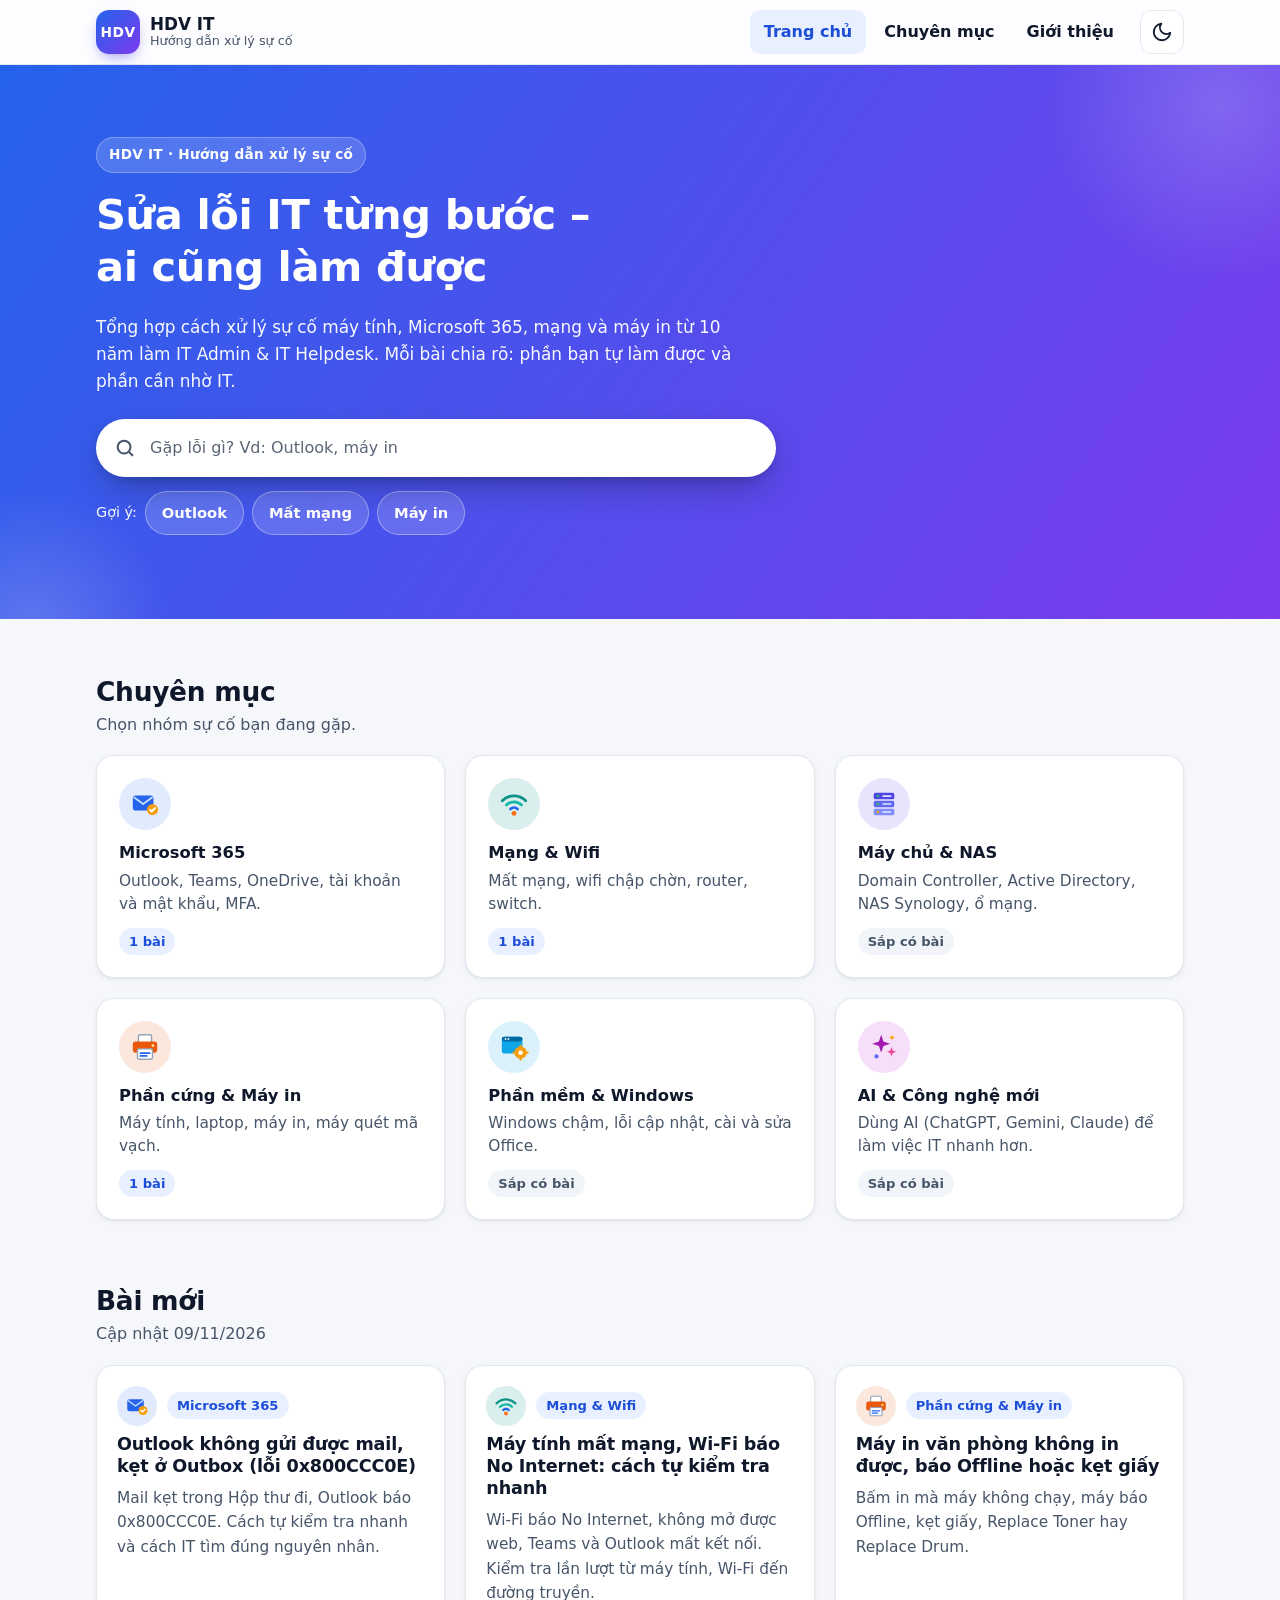
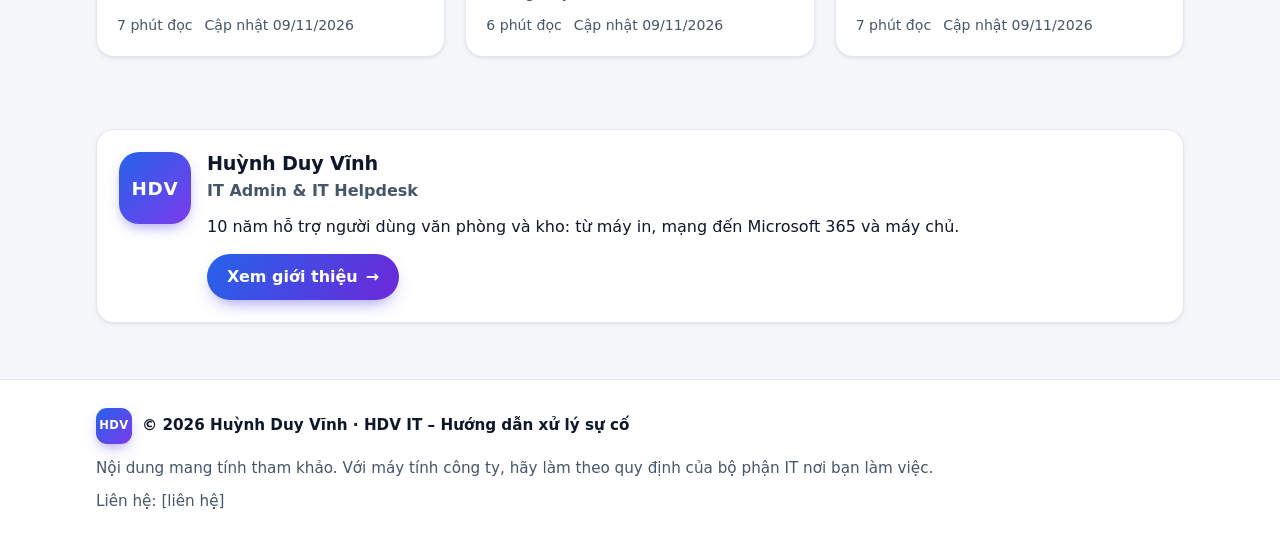
==== index.html @ 7d371afd "Website HDV IT - Huong dan xu ly su co (ban 2)" ====
<!doctype html>
<html lang="vi" class="no-js">
<head>
<meta charset="utf-8">
<meta name="viewport" content="width=device-width, initial-scale=1">
<title>HDV IT – Hướng dẫn xử lý sự cố</title>
<meta name="description" content="Sửa lỗi IT từng bước – ai cũng làm được. Cách xử lý sự cố máy tính, Microsoft 365, mạng và máy in, chia rõ phần bạn tự làm và phần cần nhờ IT.">
<script>(function(){var d=document.documentElement;d.classList.remove('no-js');try{var t=localStorage.getItem('hdv-theme');if(t==='dark'||t==='light')d.setAttribute('data-theme',t)}catch(e){}})();</script>
<link rel="canonical" href="https://vinhhd-reecons.github.io/">
<meta property="og:type" content="website">
<meta property="og:locale" content="vi_VN">
<meta property="og:site_name" content="HDV IT">
<meta property="og:title" content="HDV IT – Hướng dẫn xử lý sự cố">
<meta property="og:description" content="Sửa lỗi IT từng bước – ai cũng làm được. Cách xử lý sự cố máy tính, Microsoft 365, mạng và máy in, chia rõ phần bạn tự làm và phần cần nhờ IT.">
<meta property="og:url" content="https://vinhhd-reecons.github.io/">
<meta property="og:image" content="https://vinhhd-reecons.github.io/assets/og-cover.png">
<meta property="og:image:width" content="1200">
<meta property="og:image:height" content="630">
<meta property="og:image:alt" content="HDV IT – Hướng dẫn xử lý sự cố">
<meta name="twitter:card" content="summary_large_image">
<meta name="twitter:title" content="HDV IT – Hướng dẫn xử lý sự cố">
<meta name="twitter:description" content="Sửa lỗi IT từng bước – ai cũng làm được. Cách xử lý sự cố máy tính, Microsoft 365, mạng và máy in, chia rõ phần bạn tự làm và phần cần nhờ IT.">
<meta name="twitter:image" content="https://vinhhd-reecons.github.io/assets/og-cover.png">
<link rel="icon" href="assets/favicon.svg" type="image/svg+xml">
<link rel="stylesheet" href="assets/style.css">
<script src="assets/app.js" defer></script>
</head>
<body data-root="">
<a class="skip" href="#noi-dung">Bỏ qua, đến nội dung chính</a>

<header class="topbar">
  <div class="wrap bar">
    <a class="brand" href="index.html" aria-label="HDV IT – Trang chủ">
      <span class="logo" aria-hidden="true">HDV</span>
      <span class="brand-text"><strong>HDV IT</strong><small>Hướng dẫn xử lý sự cố</small></span>
    </a>
    <div class="bar-actions">
      <button class="icon-btn theme-btn" type="button" aria-label="Chế độ tối" title="Chế độ tối" aria-pressed="false">
        <svg class="i-moon" viewBox="0 0 24 24" fill="none" stroke="currentColor" stroke-width="2" stroke-linecap="round" stroke-linejoin="round" aria-hidden="true" focusable="false"><path d="M21 12.8A9 9 0 1 1 11.2 3a7 7 0 0 0 9.8 9.8z"/></svg>
        <svg class="i-sun" viewBox="0 0 24 24" fill="none" stroke="currentColor" stroke-width="2" stroke-linecap="round" aria-hidden="true" focusable="false"><circle cx="12" cy="12" r="4"/><path d="M12 2v2M12 20v2M4.9 4.9l1.4 1.4M17.7 17.7l1.4 1.4M2 12h2M20 12h2M4.9 19.1l1.4-1.4M17.7 6.3l1.4-1.4"/></svg>
      </button>
      <button class="icon-btn nav-toggle menu-btn" type="button" aria-expanded="false" aria-controls="menu"><span aria-hidden="true">☰</span> Menu</button>
    </div>
    <nav id="menu" class="nav" aria-label="Menu chính">
      <a href="index.html" aria-current="page">Trang chủ</a>
      <a href="index.html#chuyen-muc">Chuyên mục</a>
      <a href="gioi-thieu.html">Giới thiệu</a>
    </nav>
  </div>
</header>

<main id="noi-dung" tabindex="-1">
  <section class="hero" aria-labelledby="tieu-de-chinh">
    <div class="wrap">
      <span class="eyebrow">HDV IT · Hướng dẫn xử lý sự cố</span>
      <h1 id="tieu-de-chinh">Sửa lỗi IT từng bước – ai cũng làm được</h1>
      <p class="hero-lead">Tổng hợp cách xử lý sự cố máy tính, Microsoft 365, mạng và máy in từ 10 năm làm IT Admin &amp; IT Helpdesk. Mỗi bài chia rõ: phần bạn tự làm được và phần cần nhờ IT.</p>

      <form class="search" role="search" action="#">
        <label for="tim" class="visually-hidden">Tìm bài hướng dẫn</label>
        <div class="search-field">
          <svg viewBox="0 0 24 24" fill="none" stroke="currentColor" stroke-width="2.2" stroke-linecap="round" aria-hidden="true" focusable="false"><circle cx="11" cy="11" r="7"/><path d="m20 20-3.5-3.5"/></svg>
          <input id="tim" type="search" autocomplete="off" placeholder="Gặp lỗi gì? Vd: Outlook, máy in" aria-controls="ket-qua">
        </div>
        <div class="chips">
          <span>Gợi ý:</span>
          <button class="chip-btn" type="button" data-goi-y="Outlook">Outlook</button>
          <button class="chip-btn" type="button" data-goi-y="mất mạng">Mất mạng</button>
          <button class="chip-btn" type="button" data-goi-y="máy in">Máy in</button>
        </div>
        <p id="trang-thai-tim" class="visually-hidden" role="status" aria-atomic="true"></p>
        <div id="ket-qua" class="results" hidden></div>
      </form>
    </div>
  </section>

  <section class="section" id="chuyen-muc" aria-labelledby="h-chuyen-muc">
    <div class="wrap">
      <div class="section-head">
        <div>
          <h2 id="h-chuyen-muc">Chuyên mục</h2>
          <p>Chọn nhóm sự cố bạn đang gặp.</p>
        </div>
      </div>
      <div class="cat-grid">
        <a class="cat-card reveal" href="chuyen-muc/microsoft-365.html">
          <span class="ic t-m365" data-icon="microsoft-365" aria-hidden="true"></span>
          <span class="cat-name">Microsoft 365</span>
          <span class="cat-desc">Outlook, Teams, OneDrive, tài khoản và mật khẩu, MFA.</span>
          <span class="cat-count">1 bài</span>
        </a>
        <a class="cat-card reveal" href="chuyen-muc/mang-wifi.html">
          <span class="ic t-net" data-icon="mang-wifi" aria-hidden="true"></span>
          <span class="cat-name">Mạng &amp; Wifi</span>
          <span class="cat-desc">Mất mạng, wifi chập chờn, router, switch.</span>
          <span class="cat-count">1 bài</span>
        </a>
        <a class="cat-card reveal" href="chuyen-muc/may-chu-nas.html">
          <span class="ic t-nas" data-icon="may-chu-nas" aria-hidden="true"></span>
          <span class="cat-name">Máy chủ &amp; NAS</span>
          <span class="cat-desc">Domain Controller, Active Directory, NAS Synology, ổ mạng.</span>
          <span class="cat-count zero">Sắp có bài</span>
        </a>
        <a class="cat-card reveal" href="chuyen-muc/phan-cung-may-in.html">
          <span class="ic t-hw" data-icon="phan-cung-may-in" aria-hidden="true"></span>
          <span class="cat-name">Phần cứng &amp; Máy in</span>
          <span class="cat-desc">Máy tính, laptop, máy in, máy quét mã vạch.</span>
          <span class="cat-count">1 bài</span>
        </a>
        <a class="cat-card reveal" href="chuyen-muc/phan-mem-windows.html">
          <span class="ic t-win" data-icon="phan-mem-windows" aria-hidden="true"></span>
          <span class="cat-name">Phần mềm &amp; Windows</span>
          <span class="cat-desc">Windows chậm, lỗi cập nhật, cài và sửa Office.</span>
          <span class="cat-count zero">Sắp có bài</span>
        </a>
        <a class="cat-card reveal" href="chuyen-muc/ai-cong-nghe.html">
          <span class="ic t-ai" data-icon="ai-cong-nghe" aria-hidden="true"></span>
          <span class="cat-name">AI &amp; Công nghệ mới</span>
          <span class="cat-desc">Dùng AI (ChatGPT, Gemini, Claude) để làm việc IT nhanh hơn.</span>
          <span class="cat-count zero">Sắp có bài</span>
        </a>
      </div>
    </div>
  </section>

  <section class="section" aria-labelledby="h-bai-moi">
    <div class="wrap">
      <div class="section-head">
        <div>
          <h2 id="h-bai-moi">Bài mới</h2>
          <p>Cập nhật 09/11/2026</p>
        </div>
      </div>
      <div class="post-grid">
        <a class="post-card reveal" href="bai-viet/loi-outlook-0x800ccc0e.html">
          <span class="post-top"><span class="ic t-m365" data-icon="microsoft-365" aria-hidden="true"></span><span class="chip">Microsoft 365</span></span>
          <h3>Outlook không gửi được mail, kẹt ở Outbox (lỗi 0x800CCC0E)</h3>
          <p>Mail kẹt trong Hộp thư đi, Outlook báo 0x800CCC0E. Cách tự kiểm tra nhanh và cách IT tìm đúng nguyên nhân.</p>
          <span class="post-meta"><span>7 phút đọc</span><span>Cập nhật 09/11/2026</span></span>
        </a>
        <a class="post-card reveal" href="bai-viet/mat-mang-khong-vao-internet.html">
          <span class="post-top"><span class="ic t-net" data-icon="mang-wifi" aria-hidden="true"></span><span class="chip">Mạng &amp; Wifi</span></span>
          <h3>Máy tính mất mạng, Wi-Fi báo No Internet: cách tự kiểm tra nhanh</h3>
          <p>Wi-Fi báo No Internet, không mở được web, Teams và Outlook mất kết nối. Kiểm tra lần lượt từ máy tính, Wi-Fi đến đường truyền.</p>
          <span class="post-meta"><span>6 phút đọc</span><span>Cập nhật 09/11/2026</span></span>
        </a>
        <a class="post-card reveal" href="bai-viet/may-in-van-phong-khong-in.html">
          <span class="post-top"><span class="ic t-hw" data-icon="phan-cung-may-in" aria-hidden="true"></span><span class="chip">Phần cứng &amp; Máy in</span></span>
          <h3>Máy in văn phòng không in được, báo Offline hoặc kẹt giấy</h3>
          <p>Bấm in mà máy không chạy, máy báo Offline, kẹt giấy, Replace Toner hay Replace Drum.</p>
          <span class="post-meta"><span>7 phút đọc</span><span>Cập nhật 09/11/2026</span></span>
        </a>
      </div>
    </div>
  </section>

  <section class="section" aria-labelledby="h-tac-gia">
    <div class="wrap">
      <h2 id="h-tac-gia" class="visually-hidden">Về tác giả</h2>
      <div class="card author reveal">
        <span class="logo xl" aria-hidden="true">HDV</span>
        <div>
          <h3>Huỳnh Duy Vĩnh</h3>
          <p class="role">IT Admin &amp; IT Helpdesk</p>
          <p>10 năm hỗ trợ người dùng văn phòng và kho: từ máy in, mạng đến Microsoft 365 và máy chủ.</p>
          <a class="btn" href="gioi-thieu.html">Xem giới thiệu <span aria-hidden="true">→</span></a>
        </div>
      </div>
    </div>
  </section>
</main>

<footer class="footer">
  <div class="wrap">
    <div class="brand-line"><span class="logo" aria-hidden="true">HDV</span><strong>© 2026 Huỳnh Duy Vĩnh · HDV IT – Hướng dẫn xử lý sự cố</strong></div>
    <p>Nội dung mang tính tham khảo. Với máy tính công ty, hãy làm theo quy định của bộ phận IT nơi bạn làm việc.</p>
    <p>Liên hệ: [liên hệ]</p>
  </div>
</footer>
</body>
</html>
---- assets/style.css ----
/* HDV IT – Hướng dẫn xử lý sự cố · Bản 2 (hiện đại)
   Điện thoại trước; chế độ sáng/tối bằng biến CSS. */

/* ---------- Biến màu: chế độ sáng ---------- */
:root {
  color-scheme: light;
  --bg: #f5f7fb;
  --surface: #ffffff;
  --surface-2: #f1f5f9;
  --text: #0f172a;
  --muted: #475569;
  --border: #e2e8f0;
  --primary: #2563eb;
  --primary-strong: #1d4ed8;
  --primary-soft: #e8f0ff;
  --link: #1d4ed8;
  --header-bg: rgba(255, 255, 255, .78);
  --header-solid: #ffffff;
  --shadow-sm: 0 1px 2px rgba(15, 23, 42, .05), 0 2px 6px rgba(15, 23, 42, .05);
  --shadow: 0 2px 4px -1px rgba(15, 23, 42, .05), 0 12px 28px -8px rgba(15, 23, 42, .14);
  --shadow-lg: 0 6px 12px -4px rgba(15, 23, 42, .08), 0 24px 48px -14px rgba(15, 23, 42, .24);
  --hero-from: #2563eb;
  --hero-to: #7c3aed;
  --self-bg: #effcf4;
  --self-border: #a7e3bd;
  --self-ink: #14532d;
  --self-badge: #15803d;
  --self-badge-ink: #ffffff;
  --it-bg: #f0f4fc;
  --it-border: #c9d6f0;
  --it-ink: #1e3a8a;
  --it-badge: #1e40af;
  --it-badge-ink: #ffffff;
  --warn-bg: #fff4f4;
  --warn-border: #f8c4c4;
  --warn-ink: #991b1b;
  --done-bg: #f4f1ff;
  --done-border: #d6ccfb;
  --done-ink: #4c1d95;
  --pill-amber-bg: #fef3c7;
  --pill-amber-ink: #7c2d12;
  --pill-blue-bg: #dbeafe;
  --pill-blue-ink: #1e3a8a;
  --code-bg: #0f172a;
  --code-ink: #e2e8f0;
  --code-border: #0f172a;
  --inline-code-bg: #eef2f7;
  --focus: #7c3aed;
  --radius: 18px;
  --radius-sm: 12px;
  --font: system-ui, "Segoe UI", Roboto, Arial, sans-serif;
  --mono: Consolas, "Cascadia Mono", monospace;
}

/* ---------- Biến màu: chế độ tối (chọn tay) ---------- */
:root[data-theme="dark"] {
  color-scheme: dark;
  --bg: #0b1120;
  --surface: #131c2f;
  --surface-2: #1a2540;
  --text: #e6eaf2;
  --muted: #a7b3c6;
  --border: #26344f;
  --primary: #7aa7ff;
  --primary-strong: #9dbdff;
  --primary-soft: #1b2a4a;
  --link: #93b6ff;
  --header-bg: rgba(11, 17, 32, .74);
  --header-solid: #0b1120;
  --shadow-sm: 0 1px 2px rgba(0, 0, 0, .4);
  --shadow: 0 2px 4px rgba(0, 0, 0, .3), 0 12px 28px -8px rgba(0, 0, 0, .55);
  --shadow-lg: 0 6px 12px rgba(0, 0, 0, .35), 0 24px 48px -14px rgba(0, 0, 0, .7);
  --hero-from: #1e40af;
  --hero-to: #5b21b6;
  --self-bg: #0f2a1d;
  --self-border: #1f6a43;
  --self-ink: #a7f3c4;
  --self-badge: #4ade80;
  --self-badge-ink: #052e16;
  --it-bg: #14213b;
  --it-border: #2c4475;
  --it-ink: #bcd0ff;
  --it-badge: #93b4ff;
  --it-badge-ink: #0b1a3a;
  --warn-bg: #2a1417;
  --warn-border: #6b2a30;
  --warn-ink: #fecaca;
  --done-bg: #1f1a3a;
  --done-border: #463a85;
  --done-ink: #ddd6fe;
  --pill-amber-bg: #3a2a0c;
  --pill-amber-ink: #fde68a;
  --pill-blue-bg: #1b2a4a;
  --pill-blue-ink: #bfdbfe;
  --code-bg: #0f172a;
  --code-ink: #e2e8f0;
  --code-border: #334155;
  --inline-code-bg: #1e293b;
  --focus: #c4b5fd;
}

/* ---------- Chế độ tối theo hệ thống (khi chưa chọn tay) ---------- */
@media (prefers-color-scheme: dark) {
  :root:not([data-theme="light"]) {
    color-scheme: dark;
    --bg: #0b1120;
    --surface: #131c2f;
    --surface-2: #1a2540;
    --text: #e6eaf2;
    --muted: #a7b3c6;
    --border: #26344f;
    --primary: #7aa7ff;
    --primary-strong: #9dbdff;
    --primary-soft: #1b2a4a;
    --link: #93b6ff;
    --header-bg: rgba(11, 17, 32, .74);
    --header-solid: #0b1120;
    --shadow-sm: 0 1px 2px rgba(0, 0, 0, .4);
    --shadow: 0 2px 4px rgba(0, 0, 0, .3), 0 12px 28px -8px rgba(0, 0, 0, .55);
    --shadow-lg: 0 6px 12px rgba(0, 0, 0, .35), 0 24px 48px -14px rgba(0, 0, 0, .7);
    --hero-from: #1e40af;
    --hero-to: #5b21b6;
    --self-bg: #0f2a1d;
    --self-border: #1f6a43;
    --self-ink: #a7f3c4;
    --self-badge: #4ade80;
    --self-badge-ink: #052e16;
    --it-bg: #14213b;
    --it-border: #2c4475;
    --it-ink: #bcd0ff;
    --it-badge: #93b4ff;
    --it-badge-ink: #0b1a3a;
    --warn-bg: #2a1417;
    --warn-border: #6b2a30;
    --warn-ink: #fecaca;
    --done-bg: #1f1a3a;
    --done-border: #463a85;
    --done-ink: #ddd6fe;
    --pill-amber-bg: #3a2a0c;
    --pill-amber-ink: #fde68a;
    --pill-blue-bg: #1b2a4a;
    --pill-blue-ink: #bfdbfe;
    --code-bg: #0f172a;
    --code-ink: #e2e8f0;
    --code-border: #334155;
    --inline-code-bg: #1e293b;
    --focus: #c4b5fd;
  }
}

/* ---------- Nền tảng ---------- */
*, *::before, *::after { box-sizing: border-box; }
html { -webkit-text-size-adjust: 100%; scroll-behavior: smooth; scroll-padding-top: 80px; }
body {
  margin: 0;
  font-family: var(--font);
  font-size: 1rem;
  line-height: 1.6;
  color: var(--text);
  background: var(--bg);
  overflow-wrap: break-word;
  transition: background-color .25s ease, color .25s ease;
}
img, svg { max-width: 100%; }
h1, h2, h3 { line-height: 1.25; margin: 0 0 .5em; letter-spacing: -.01em; }
h1 { font-size: clamp(1.7rem, 6vw, 2.6rem); font-weight: 800; }
h2 { font-size: clamp(1.3rem, 4.4vw, 1.65rem); font-weight: 750; }
h3 { font-size: 1.1rem; font-weight: 700; }
p { margin: 0 0 1em; }
a { color: var(--link); text-underline-offset: 3px; }
a:hover { color: var(--primary-strong); }
ul, ol { padding-left: 1.3em; margin: 0 0 1em; }
li { margin-bottom: .35em; }
strong { font-weight: 700; }
code {
  font-family: var(--mono);
  font-size: .92em;
  background: var(--inline-code-bg);
  padding: .1em .4em;
  border-radius: 6px;
  overflow-wrap: anywhere;
}
:focus-visible {
  outline: 3px solid var(--focus);
  outline-offset: 3px;
  border-radius: 8px;
}
[hidden] { display: none !important; }
/* Đích của neo không bị thanh menu dính che (C11) */
[id] { scroll-margin-top: 84px; }
main:focus { outline: none; }

.wrap { width: 100%; max-width: 1120px; margin: 0 auto; padding: 0 16px; }
.narrow { max-width: 792px; } /* 760 px nội dung + lề */
.muted { color: var(--muted); }
.visually-hidden {
  position: absolute !important; width: 1px; height: 1px; overflow: hidden;
  clip: rect(0 0 0 0); white-space: nowrap; border: 0; padding: 0; margin: -1px;
}

.skip {
  position: absolute; left: 12px; top: -60px; z-index: 100;
  background: var(--primary); color: #fff; padding: 10px 16px; border-radius: 10px;
  font-weight: 700; text-decoration: none;
}
.skip:focus { top: 12px; color: #fff; }

/* ---------- Thanh menu dính đầu trang ---------- */
.topbar {
  position: sticky; top: 0; z-index: 50;
  background: var(--header-solid);
  border-bottom: 1px solid var(--border);
}
@supports ((-webkit-backdrop-filter: blur(1px)) or (backdrop-filter: blur(1px))) {
  .topbar {
    background: var(--header-bg);
    -webkit-backdrop-filter: saturate(180%) blur(14px);
    backdrop-filter: saturate(180%) blur(14px);
  }
}
.bar { position: relative; display: flex; align-items: center; gap: 12px; min-height: 64px; }
.brand {
  display: inline-flex; align-items: center; gap: 10px; text-decoration: none; color: var(--text);
  min-height: 44px; margin-right: auto;
}
.brand:hover { color: var(--text); }
.logo {
  display: inline-grid; place-items: center;
  width: 44px; height: 44px; border-radius: 13px;
  background: linear-gradient(135deg, #2563eb, #7c3aed);
  color: #fff; font-weight: 800; font-size: .86rem; letter-spacing: .04em;
  box-shadow: 0 6px 14px -4px rgba(79, 70, 229, .55);
}
.brand-text { display: flex; flex-direction: column; line-height: 1.15; }
.brand-text strong { font-size: 1.05rem; }
.brand-text small { font-size: .8rem; color: var(--muted); }

.bar-actions { display: flex; align-items: center; gap: 6px; order: 3; }
.icon-btn {
  display: inline-grid; place-items: center;
  width: 44px; height: 44px; border-radius: 12px;
  border: 1px solid var(--border); background: var(--surface); color: var(--text);
  font: inherit; font-size: 1.25rem; cursor: pointer;
  transition: background-color .2s ease, transform .2s ease;
}
.icon-btn:hover { background: var(--surface-2); }
/* Nút "☰ Menu" có chữ (G8) */
.menu-btn {
  display: inline-flex; align-items: center; gap: 6px;
  width: auto; min-width: 44px; padding: 0 14px;
  font-size: 1rem; font-weight: 700;
}
.menu-btn span { font-size: 1.15rem; line-height: 1; width: 1.1em; text-align: center; }
/* Màn rất hẹp (320–374 px): bỏ dòng phụ của logo để không tràn ngang */
@media (max-width: 374px) {
  .brand-text small { display: none; }
  .bar { gap: 8px; }
  .brand { gap: 8px; }
  .menu-btn { padding: 0 10px; }
}
.icon-btn svg { width: 22px; height: 22px; }
.theme-btn .i-sun { display: none; }
:root[data-theme="dark"] .theme-btn .i-sun { display: block; }
:root[data-theme="dark"] .theme-btn .i-moon { display: none; }
@media (prefers-color-scheme: dark) {
  :root:not([data-theme="light"]) .theme-btn .i-sun { display: block; }
  :root:not([data-theme="light"]) .theme-btn .i-moon { display: none; }
}

.nav {
  display: none;
  position: absolute; left: 0; right: 0; top: 100%;
  margin: 0 12px; padding: 8px;
  background: var(--surface); border: 1px solid var(--border);
  border-radius: 16px; box-shadow: var(--shadow-lg);
}
.nav.open { display: block; }
.nav a {
  display: flex; align-items: center; min-height: 48px; padding: 0 14px;
  border-radius: 10px; text-decoration: none; color: var(--text); font-weight: 600;
}
.nav a:hover { background: var(--surface-2); color: var(--text); }
.nav a[aria-current="page"] { background: var(--primary-soft); color: var(--link); }
.no-js .nav { display: block; position: static; margin: 0; box-shadow: none; border: 0; background: none; }

@media (min-width: 760px) {
  .nav-toggle { display: none; }
  .nav {
    display: flex !important; gap: 4px; position: static; order: 2;
    margin: 0; padding: 0; background: none; border: 0; box-shadow: none;
  }
  .nav a { min-height: 44px; }
}

/* ---------- Phần mở đầu (hero) ---------- */
.hero {
  position: relative; overflow: hidden;
  color: #fff;
  background: linear-gradient(125deg, var(--hero-from) 0%, var(--hero-to) 100%);
  padding: 44px 0 56px;
}
.hero::before, .hero::after {
  content: ""; position: absolute; border-radius: 50%; pointer-events: none;
  background: radial-gradient(circle, rgba(255, 255, 255, .18), rgba(255, 255, 255, 0) 70%);
}
.hero::before { width: 360px; height: 360px; right: -120px; top: -140px; }
.hero::after { width: 280px; height: 280px; left: -110px; bottom: -150px; }
.hero .wrap { position: relative; }
.hero h1 { color: #fff; max-width: 18ch; }
.hero-lead { font-size: 1.06rem; max-width: 60ch; color: #fff; opacity: .96; }
.eyebrow {
  display: inline-flex; align-items: center; gap: 8px;
  font-size: .85rem; font-weight: 700; letter-spacing: .02em;
  background: rgba(255, 255, 255, .16); border: 1px solid rgba(255, 255, 255, .28);
  padding: 6px 12px; border-radius: 999px; margin-bottom: 16px;
}

.search { position: relative; max-width: 680px; margin-top: 24px; }
.search label { display: block; font-weight: 700; margin-bottom: 8px; }
.search-field { position: relative; }
.search-field svg {
  position: absolute; left: 18px; top: 50%; transform: translateY(-50%);
  width: 22px; height: 22px; color: #475569; pointer-events: none;
}
.search input {
  width: 100%; min-height: 58px;
  padding: 14px 20px 14px 52px;
  font: inherit; font-size: 1rem; color: #0f172a;
  background: #fff; border: 2px solid transparent; border-radius: 999px;
  box-shadow: 0 14px 34px -10px rgba(15, 23, 42, .45), 0 2px 6px rgba(15, 23, 42, .12);
  transition: box-shadow .2s ease, border-color .2s ease;
}
.search input::placeholder { color: #5b6678; }
.search input:focus { outline: none; border-color: #c4b5fd; box-shadow: 0 0 0 4px rgba(255, 255, 255, .35), 0 14px 34px -10px rgba(15, 23, 42, .45); }
.chips { display: flex; flex-wrap: wrap; gap: 8px; margin-top: 14px; align-items: center; }
.chips span { font-size: .9rem; opacity: .95; }
.chip-btn {
  min-height: 44px; padding: 0 16px; border-radius: 999px; cursor: pointer;
  font: inherit; font-size: .92rem; font-weight: 600; color: #fff;
  background: rgba(255, 255, 255, .16); border: 1px solid rgba(255, 255, 255, .35);
  transition: background-color .2s ease;
}
.chip-btn:hover { background: rgba(255, 255, 255, .28); }
.chip-btn:focus-visible { outline-color: #fff; }

.results {
  margin-top: 14px; background: var(--surface); color: var(--text);
  border-radius: 18px; box-shadow: var(--shadow-lg); padding: 8px; max-width: 680px;
}
.results[hidden] { display: none; }
.results p { margin: 10px 12px; color: var(--muted); }
.results ul { list-style: none; margin: 0; padding: 0; }
.results li { margin: 0; }
.results a {
  display: block; padding: 12px 14px; border-radius: 12px; text-decoration: none; color: var(--text);
}
.results a:hover, .results a:focus-visible { background: var(--surface-2); }
.results .r-title { display: block; font-weight: 700; color: var(--link); }
.results .r-desc { display: block; font-size: .92rem; color: var(--muted); }

/* ---------- Khối trang ---------- */
.section { padding: 40px 0 8px; }
.section-head { display: flex; align-items: flex-end; justify-content: space-between; gap: 12px; margin-bottom: 18px; flex-wrap: wrap; }
.section-head h2 { margin: 0; }
.section-head p { margin: 4px 0 0; color: var(--muted); }

.card {
  background: var(--surface);
  border: 1px solid var(--border);
  border-radius: var(--radius);
  box-shadow: var(--shadow-sm);
}

/* Lưới chuyên mục: 2 cột điện thoại, 3 cột máy tính */
.cat-grid { display: grid; grid-template-columns: repeat(2, minmax(0, 1fr)); gap: 12px; }
@media (min-width: 900px) { .cat-grid { grid-template-columns: repeat(3, minmax(0, 1fr)); gap: 20px; } }
.cat-card {
  display: flex; flex-direction: column; gap: 6px;
  padding: 16px; min-height: 100%;
  text-decoration: none; color: var(--text);
  background: var(--surface); border: 1px solid var(--border);
  border-radius: var(--radius); box-shadow: var(--shadow-sm);
  transition: transform .25s ease, box-shadow .25s ease, border-color .25s ease;
}
.cat-card:hover { color: var(--text); transform: translateY(-4px); box-shadow: var(--shadow-lg); border-color: transparent; }
.cat-card[aria-current="page"] { border: 2px solid var(--primary); }
.cat-name { font-weight: 750; font-size: 1.02rem; line-height: 1.3; margin-top: 6px; }
.cat-desc { font-size: .92rem; color: var(--muted); line-height: 1.5; flex: 1; }
.cat-count {
  align-self: flex-start; margin-top: 6px;
  font-size: .82rem; font-weight: 700; padding: 3px 10px; border-radius: 999px;
  background: var(--primary-soft); color: var(--link);
}
.cat-count.zero { background: var(--surface-2); color: var(--muted); }
@media (min-width: 900px) { .cat-card { padding: 22px; } .cat-desc { font-size: .96rem; } }

/* Ô tròn biểu tượng */
.ic {
  display: inline-grid; place-items: center; flex: none;
  width: 52px; height: 52px; border-radius: 50%;
  background: var(--tint, rgba(37, 99, 235, .12));
}
.ic svg { width: 30px; height: 30px; }
.ic.big { width: 72px; height: 72px; }
.ic.big svg { width: 42px; height: 42px; }
.t-m365 { --tint: rgba(37, 99, 235, .13); }
.t-net { --tint: rgba(13, 148, 136, .15); }
.t-nas { --tint: rgba(79, 70, 229, .14); }
.t-hw { --tint: rgba(234, 88, 12, .14); }
.t-win { --tint: rgba(14, 165, 233, .15); }
.t-ai { --tint: rgba(192, 38, 211, .14); }

/* Thẻ bài viết */
.post-grid { display: grid; grid-template-columns: minmax(0, 1fr); gap: 14px; }
@media (min-width: 640px) { .post-grid { grid-template-columns: repeat(2, minmax(0, 1fr)); } }
@media (min-width: 900px) { .post-grid { grid-template-columns: repeat(3, minmax(0, 1fr)); gap: 20px; } }
.post-grid.one { grid-template-columns: minmax(0, 1fr); max-width: 760px; }
@media (min-width: 900px) { .post-grid.two { grid-template-columns: repeat(2, minmax(0, 1fr)); } }
.post-card {
  display: flex; flex-direction: column; gap: 8px;
  padding: 20px; text-decoration: none; color: var(--text);
  background: var(--surface); border: 1px solid var(--border);
  border-radius: var(--radius); box-shadow: var(--shadow-sm);
  transition: transform .25s ease, box-shadow .25s ease;
}
.post-card:hover { color: var(--text); transform: translateY(-4px); box-shadow: var(--shadow-lg); }
.post-card h3 { margin: 0; font-size: 1.1rem; color: var(--text); }
.post-card p { margin: 0; color: var(--muted); font-size: .96rem; flex: 1; }
.post-top { display: flex; align-items: center; gap: 10px; }
.post-top .ic { width: 40px; height: 40px; }
.post-top .ic svg { width: 24px; height: 24px; }
.chip {
  display: inline-block; font-size: .82rem; font-weight: 700;
  padding: 3px 10px; border-radius: 999px;
  background: var(--primary-soft); color: var(--link);
}
.post-meta { font-size: .88rem; color: var(--muted); display: flex; flex-wrap: wrap; gap: 4px 12px; }
.read-more { font-weight: 700; color: var(--link); font-size: .95rem; }

/* Về tác giả */
.author {
  display: grid; grid-template-columns: auto minmax(0, 1fr); gap: 16px; align-items: start;
  padding: 22px; margin: 8px 0 0;
}
.author .logo.xl { width: 72px; height: 72px; border-radius: 20px; font-size: 1.15rem; }
.author h3 { margin: 0; font-size: 1.2rem; }
.author .role { color: var(--muted); margin: 2px 0 10px; font-weight: 600; }
.author p:last-of-type { margin-bottom: 14px; }
.btn {
  display: inline-flex; align-items: center; justify-content: center; gap: 8px;
  min-height: 46px; padding: 0 20px; border-radius: 999px;
  font-weight: 700; text-decoration: none;
  background: linear-gradient(120deg, #2563eb, #6d28d9); color: #fff;
  box-shadow: 0 8px 18px -8px rgba(79, 70, 229, .7);
  transition: transform .2s ease, box-shadow .2s ease;
}
.btn:hover { color: #fff; transform: translateY(-2px); box-shadow: 0 12px 24px -8px rgba(79, 70, 229, .8); }
button.btn { font: inherit; font-weight: 700; border: 0; cursor: pointer; }
.btn svg { width: 18px; height: 18px; flex: none; }
.btn.ghost { background: var(--surface); color: var(--link); border: 1px solid var(--border); box-shadow: var(--shadow-sm); }
.btn.ghost:hover { color: var(--primary-strong); }

/* ---------- Trang con ---------- */
.page { padding: 20px 0 32px; }
.crumbs ol { list-style: none; display: flex; flex-wrap: wrap; gap: 2px 6px; margin: 0 0 18px; padding: 0; font-size: .92rem; color: var(--muted); }
.crumbs li { margin: 0; display: inline-flex; align-items: center; }
.crumbs li + li::before { content: "›"; margin-right: 6px; color: var(--muted); }
.crumbs a { display: inline-flex; align-items: center; min-height: 44px; color: var(--link); }
.crumbs [aria-current] { padding: 11px 0; color: var(--muted); }

.page-head {
  display: flex; gap: 16px; align-items: flex-start;
  padding: 22px; margin-bottom: 24px;
}
.page-head h1 { margin-bottom: 6px; }
.page-head p { margin: 0 0 6px; color: var(--muted); }

.empty {
  text-align: center; padding: 32px 20px; margin-bottom: 8px;
  border: 2px dashed var(--border); border-radius: var(--radius); background: var(--surface);
}
.empty svg { width: 64px; height: 64px; margin-bottom: 8px; }
.empty h2 { margin-bottom: 6px; }
.empty p { color: var(--muted); }
.empty .actions { display: flex; flex-wrap: wrap; gap: 10px; justify-content: center; }

/* ---------- Bài viết ---------- */
.article-head h1 { font-size: clamp(1.55rem, 5.6vw, 2.25rem); }
.tags { list-style: none; display: flex; flex-wrap: wrap; gap: 8px; padding: 0; margin: 14px 0 16px; }
.tags li {
  margin: 0; display: inline-flex; align-items: center; gap: 6px; min-height: 44px;
  font-size: .88rem; font-weight: 600; padding: 6px 12px; border-radius: 999px;
  background: var(--surface); border: 1px solid var(--border); color: var(--text);
}
.tags li.t-cat { background: var(--primary-soft); border-color: transparent; color: var(--link); }
.tags li.t-cat { padding: 0; }
.tags a { color: inherit; text-decoration: none; display: inline-flex; align-items: center; min-height: 44px; padding: 0 14px; border-radius: 999px; }

/* Nút neo "Đi tới: Bạn tự làm" + Chia sẻ (G2, G9) */
.article-actions { display: flex; flex-wrap: wrap; align-items: center; gap: 10px; margin: 0 0 22px; }
.article-actions .btn { min-height: 48px; }
.share-status { flex-basis: 100%; margin: 0; font-size: .95rem; font-weight: 600; color: var(--self-badge); overflow-wrap: anywhere; }
.share-status:empty { margin: 0; }
.tags a:hover { text-decoration: underline; }
.tags svg { width: 16px; height: 16px; flex: none; }

.article > section { margin-bottom: 22px; }
.article h2 { margin-top: 0; }
.plain { padding: 20px; }
.plain ul { margin-bottom: 0; }
.summary {
  padding: 20px 20px 4px; border-left: 5px solid var(--primary);
  background: linear-gradient(135deg, var(--primary-soft), var(--surface) 70%);
}
.summary h2 { font-size: 1.15rem; color: var(--link); }

/* Bạn tự làm / Dành cho IT */
.box { border-radius: var(--radius); padding: 20px 18px 8px; border: 1.5px solid; }
.box.self { background: var(--self-bg); border-color: var(--self-border); }
.box.it { background: var(--it-bg); border-color: var(--it-border); }
.badge-h {
  display: inline-flex; align-items: center; gap: 8px;
  font-size: 1.08rem; font-weight: 800; letter-spacing: .01em;
  padding: 8px 16px 8px 12px; border-radius: 999px; margin-bottom: 14px;
}
.badge-h svg { width: 20px; height: 20px; flex: none; }
.self .badge-h { background: var(--self-badge); color: var(--self-badge-ink); }
.it .badge-h { background: var(--it-badge); color: var(--it-badge-ink); }
.box-note { font-size: .98rem; }
.self .box-note { color: var(--self-ink); }
.it .box-note { color: var(--it-ink); }
.it-dont { margin-top: 4px; }

/* "Dành cho IT" thu gọn mặc định (G1) */
.box.it { padding-bottom: 16px; }
.it-details > summary {
  display: flex; flex-wrap: wrap; align-items: center; gap: 6px 10px;
  min-height: 44px; cursor: pointer; list-style: none; border-radius: 14px;
}
.it-details > summary::-webkit-details-marker { display: none; }
.it-details > summary .badge-h { margin: 0; font-size: 1.02rem; }
.sum-hint {
  display: inline-flex; align-items: center; gap: 6px;
  font-weight: 700; font-size: .95rem; color: var(--it-ink); padding-left: 6px;
}
.sum-hint::after {
  content: ""; width: 9px; height: 9px; margin-left: 2px;
  border-right: 2.5px solid currentColor; border-bottom: 2.5px solid currentColor;
  transform: rotate(45deg) translateY(-2px); transition: transform .2s ease;
}
.it-details[open] .sum-hint::after { transform: rotate(-135deg) translateY(-2px); }
.it-details .h-mo { display: none; }
.it-details[open] .h-mo { display: inline; }
.it-details[open] .h-dong { display: none; }
.it-details > summary:hover .sum-hint { text-decoration: underline; }
.it-details[open] > summary { margin-bottom: 14px; }

/* Nút lên đầu trang (G9) */
.to-top {
  position: fixed; z-index: 45;
  right: 16px; bottom: calc(16px + env(safe-area-inset-bottom, 0px));
  display: inline-flex; align-items: center; gap: 6px;
  min-height: 48px; min-width: 48px; padding: 0 16px 0 14px;
  border-radius: 999px; border: 1px solid var(--border);
  background: var(--surface); color: var(--text);
  font: inherit; font-size: .95rem; font-weight: 700; cursor: pointer;
  box-shadow: var(--shadow-lg);
}
.to-top svg { width: 20px; height: 20px; }
.to-top:hover { background: var(--surface-2); }

.steps { list-style: none; counter-reset: step; padding: 0; margin: 0 0 8px; }
.steps > li {
  counter-increment: step; position: relative;
  padding: 16px 16px 8px 60px; margin-bottom: 12px; min-width: 0;
  background: var(--surface); border-radius: 14px; box-shadow: var(--shadow-sm);
}
.steps > li::before {
  content: counter(step);
  position: absolute; left: 14px; top: 14px;
  width: 34px; height: 34px; border-radius: 50%;
  display: grid; place-items: center;
  font-weight: 800; font-size: 1rem;
}
.self .steps > li::before { background: var(--self-badge); color: var(--self-badge-ink); }
.it .steps > li::before { background: var(--it-badge); color: var(--it-badge-ink); }
.steps > li > p { margin: .5em 0; }
.steps ul { padding-left: 1.15em; margin: .3em 0 .8em; }
@media (max-width: 559px) {
  .box { padding: 16px 10px 4px; }
  .box > .badge-h, .box > .box-note { margin-left: 4px; margin-right: 4px; }
  .steps > li { padding: 14px 12px 6px 50px; }
  .steps > li::before { left: 10px; top: 12px; width: 30px; height: 30px; font-size: .95rem; }
  .steps > li > .code { margin-left: -38px; }
}
.steps li li { margin-bottom: .3em; }

/* Hộp lệnh */
.code {
  position: relative; margin: 10px 0 14px; max-width: 100%;
  background: var(--code-bg); border: 1px solid var(--code-border);
  border-radius: 14px; box-shadow: 0 8px 20px -10px rgba(2, 6, 23, .6);
}
.code-bar {
  display: flex; align-items: center; justify-content: space-between; gap: 8px;
  padding: 4px 4px 4px 14px; border-bottom: 1px solid rgba(148, 163, 184, .2);
}
.code-lang { font-family: var(--mono); font-size: .78rem; color: #b4c0d3; letter-spacing: .04em; }
.copy {
  min-height: 44px; min-width: 96px; padding: 0 14px;
  font: inherit; font-size: .88rem; font-weight: 700;
  color: #e2e8f0; background: rgba(148, 163, 184, .16);
  border: 1px solid rgba(148, 163, 184, .35); border-radius: 10px; cursor: pointer;
  transition: background-color .2s ease;
}
.copy:hover { background: rgba(148, 163, 184, .3); }
.copy.ok { background: #15803d; border-color: #15803d; color: #fff; }
.copy:focus-visible { outline-color: #c4b5fd; }
.code pre {
  margin: 0; padding: 14px 16px 16px; overflow-x: auto;
  -webkit-overflow-scrolling: touch;
}
.code code {
  display: block; background: none; padding: 0; border-radius: 0;
  font-family: var(--mono); font-size: .9rem; line-height: 1.65;
  color: var(--code-ink); white-space: pre; overflow-wrap: normal; width: max-content; min-width: 100%;
}

.box.done { background: var(--done-bg); border-color: var(--done-border); padding: 20px; }
.box.done h2 { color: var(--done-ink); display: flex; align-items: center; gap: 10px; font-size: 1.2rem; }
.box.done p { margin: 0; }
.box.warn { background: var(--warn-bg); border-color: var(--warn-border); padding: 20px; }
.box.warn h2 { color: var(--warn-ink); display: flex; align-items: center; gap: 10px; font-size: 1.2rem; }
.box.warn p { margin: 0; }
.box h2 svg { width: 26px; height: 26px; flex: none; }
.sources { font-size: .92rem; color: var(--muted); }
.sources h2 { font-size: 1.05rem; color: var(--text); }

/* ---------- Giới thiệu ---------- */
.profile {
  position: relative; overflow: hidden;
  padding: 24px; margin-bottom: 28px; color: #fff; border: 0;
  background: linear-gradient(125deg, var(--hero-from), var(--hero-to));
  box-shadow: var(--shadow);
}
.profile::after {
  content: ""; position: absolute; width: 260px; height: 260px; right: -90px; top: -110px; border-radius: 50%;
  background: radial-gradient(circle, rgba(255, 255, 255, .2), rgba(255, 255, 255, 0) 70%);
}
.profile-top { display: flex; align-items: center; gap: 16px; margin-bottom: 14px; position: relative; }
.profile .logo { width: 76px; height: 76px; border-radius: 22px; font-size: 1.2rem; background: rgba(255, 255, 255, .18); border: 1px solid rgba(255, 255, 255, .35); box-shadow: none; }
.profile h1 { color: #fff; margin: 0; font-size: clamp(1.6rem, 6vw, 2.2rem); }
.profile .role { margin: 2px 0 0; font-weight: 600; }
.profile blockquote { margin: 0; position: relative; font-size: 1.04rem; }

.stats { display: grid; grid-template-columns: repeat(2, minmax(0, 1fr)); gap: 12px; }
@media (min-width: 640px) { .stats { grid-template-columns: repeat(3, minmax(0, 1fr)); } }
@media (min-width: 900px) { .stats { grid-template-columns: repeat(5, minmax(0, 1fr)); gap: 16px; } }
.stat {
  padding: 18px 16px; text-align: left;
  transition: transform .25s ease, box-shadow .25s ease;
}
.stat:hover { transform: translateY(-4px); box-shadow: var(--shadow-lg); }
.stat .num {
  display: block; font-size: 2.1rem; font-weight: 850; line-height: 1.1; letter-spacing: -.02em;
  color: var(--primary);
  margin-bottom: 6px;
}
@supports ((-webkit-background-clip: text) or (background-clip: text)) {
  .stat .num {
    background: linear-gradient(120deg, #2563eb, #7c3aed);
    -webkit-background-clip: text; background-clip: text; color: transparent;
  }
  :root[data-theme="dark"] .stat .num { background-image: linear-gradient(120deg, #93b6ff, #c4b5fd); }
}
@media (prefers-color-scheme: dark) {
  @supports ((-webkit-background-clip: text) or (background-clip: text)) {
    :root:not([data-theme="light"]) .stat .num { background-image: linear-gradient(120deg, #93b6ff, #c4b5fd); }
  }
}
.stat .lbl { font-size: .95rem; color: var(--muted); line-height: 1.45; display: block; }
.stat:last-child:nth-child(odd) { grid-column: 1 / -1; }
@media (min-width: 640px) { .stat:last-child:nth-child(odd) { grid-column: auto; } }

.skills-top { display: grid; grid-template-columns: minmax(0, 1fr); gap: 12px; margin-bottom: 16px; }
@media (min-width: 900px) { .skills-top { grid-template-columns: repeat(3, minmax(0, 1fr)); gap: 16px; } }
.skill {
  padding: 22px 18px 18px; position: relative;
  background: linear-gradient(90deg, #2563eb, #7c3aed) top / 100% 5px no-repeat, var(--surface);
}
.skill .rank {
  display: inline-block; font-size: .78rem; font-weight: 800; letter-spacing: .03em;
  padding: 3px 10px; border-radius: 999px; background: var(--pill-blue-bg); color: var(--pill-blue-ink); margin-bottom: 8px;
}
.skill h3 { margin-bottom: 4px; }
.skill p { margin: 0; color: var(--muted); font-size: .96rem; }
.skills-other { padding: 18px 20px; }
.skills-other h3 { font-size: 1rem; color: var(--muted); }
.skills-other ol { margin: 0; padding-left: 1.4em; }

.projects { display: grid; grid-template-columns: minmax(0, 1fr); gap: 14px; }
@media (min-width: 900px) { .projects { grid-template-columns: repeat(2, minmax(0, 1fr)); gap: 20px; } }
.project { padding: 20px; transition: transform .25s ease, box-shadow .25s ease; }
.project:hover { transform: translateY(-3px); box-shadow: var(--shadow-lg); }
.project ul { margin-bottom: 0; }
.pill {
  display: inline-flex; align-items: center; gap: 6px;
  font-size: .82rem; font-weight: 800; padding: 4px 12px; border-radius: 999px; margin-bottom: 10px;
}
.pill::before { content: ""; width: 8px; height: 8px; border-radius: 50%; background: currentColor; }
.pill.test { background: var(--pill-amber-bg); color: var(--pill-amber-ink); }
.pill.deploy { background: var(--pill-blue-bg); color: var(--pill-blue-ink); }
.contact { padding: 20px; }

/* ---------- Chân trang ---------- */
.footer {
  margin-top: 48px; padding: 28px 0 36px;
  background: var(--surface); border-top: 1px solid var(--border);
  font-size: .95rem; color: var(--muted);
}
.footer strong { color: var(--text); }
.footer p { margin: 0 0 .6em; }
.footer .brand-line { display: flex; align-items: center; gap: 10px; margin-bottom: 12px; }
.footer .logo { width: 36px; height: 36px; border-radius: 11px; font-size: .72rem; }

/* ---------- Hiệu ứng hiện thẻ ---------- */
.reveal { transition: opacity .55s ease, transform .55s ease; }
.reveal.hide { opacity: 0; transform: translateY(16px); }

@media (prefers-reduced-motion: reduce) {
  html { scroll-behavior: auto; }
  *, *::before, *::after { transition: none !important; animation: none !important; }
  .reveal.hide { opacity: 1; transform: none; }
  .cat-card:hover, .post-card:hover, .stat:hover, .project:hover, .btn:hover { transform: none; }
}

@media (min-width: 900px) {
  .hero { padding: 72px 0 84px; }
  .section { padding-top: 56px; }
  .page { padding-top: 28px; }
  .box { padding: 26px 26px 12px; }
  .page-head, .profile { padding: 32px; }
}

@media print {
  .topbar, .copy, .search, .chips, .to-top, .article-actions { display: none !important; }
  body { background: #fff; color: #000; }
}
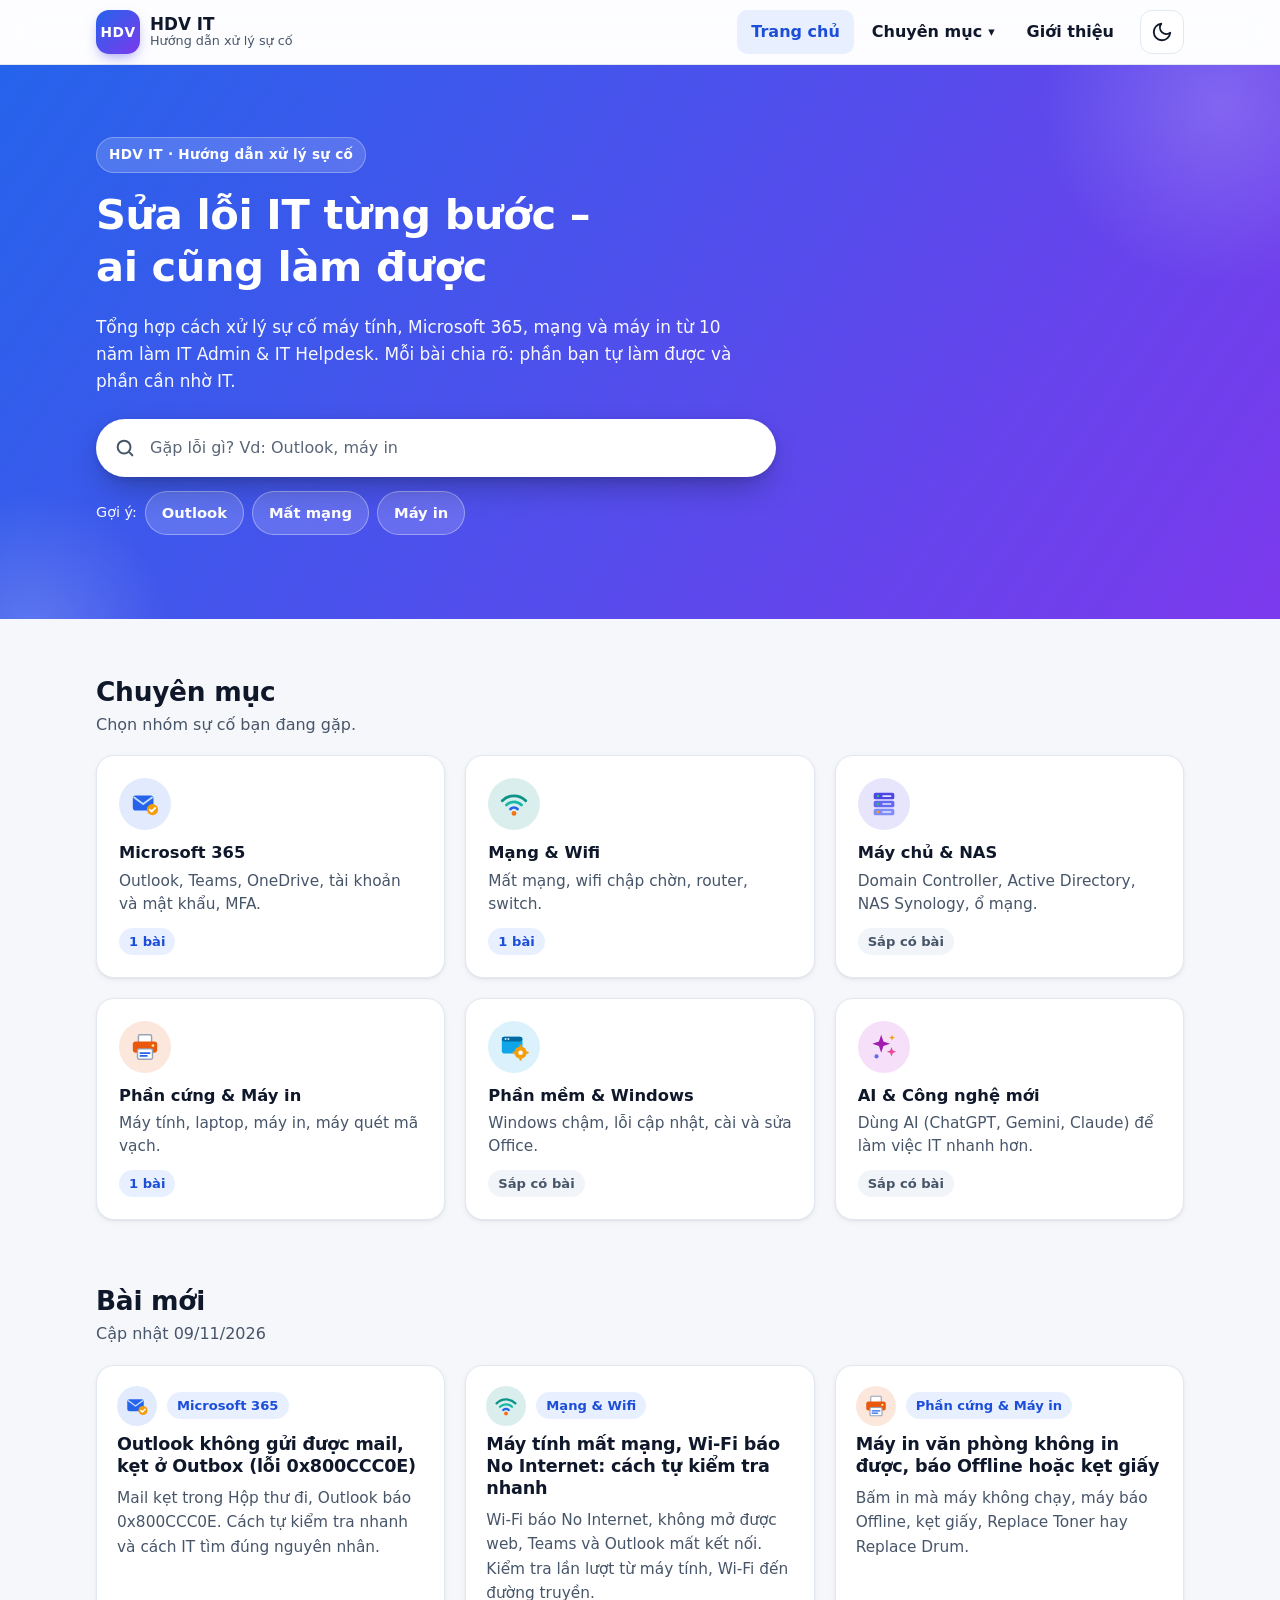
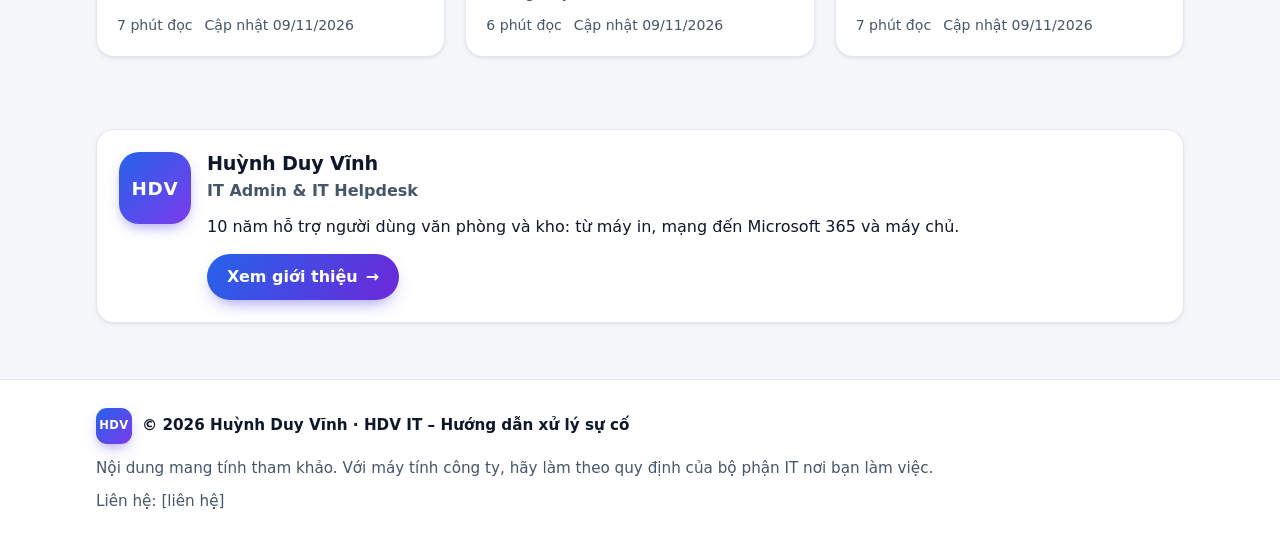
==== commit aa616a1d: "Menu: them danh sach 6 chuyen muc bam chon truc tiep" ====
--- a/index.html
+++ b/index.html
@@ -6,21 +6,21 @@
 <title>HDV IT – Hướng dẫn xử lý sự cố</title>
 <meta name="description" content="Sửa lỗi IT từng bước – ai cũng làm được. Cách xử lý sự cố máy tính, Microsoft 365, mạng và máy in, chia rõ phần bạn tự làm và phần cần nhờ IT.">
 <script>(function(){var d=document.documentElement;d.classList.remove('no-js');try{var t=localStorage.getItem('hdv-theme');if(t==='dark'||t==='light')d.setAttribute('data-theme',t)}catch(e){}})();</script>
-<link rel="canonical" href="https://vinhhd-reecons.github.io/">
+<link rel="canonical" href="https://bengau.io.vn/">
 <meta property="og:type" content="website">
 <meta property="og:locale" content="vi_VN">
 <meta property="og:site_name" content="HDV IT">
 <meta property="og:title" content="HDV IT – Hướng dẫn xử lý sự cố">
 <meta property="og:description" content="Sửa lỗi IT từng bước – ai cũng làm được. Cách xử lý sự cố máy tính, Microsoft 365, mạng và máy in, chia rõ phần bạn tự làm và phần cần nhờ IT.">
-<meta property="og:url" content="https://vinhhd-reecons.github.io/">
-<meta property="og:image" content="https://vinhhd-reecons.github.io/assets/og-cover.png">
+<meta property="og:url" content="https://bengau.io.vn/">
+<meta property="og:image" content="https://bengau.io.vn/assets/og-cover.png">
 <meta property="og:image:width" content="1200">
 <meta property="og:image:height" content="630">
 <meta property="og:image:alt" content="HDV IT – Hướng dẫn xử lý sự cố">
 <meta name="twitter:card" content="summary_large_image">
 <meta name="twitter:title" content="HDV IT – Hướng dẫn xử lý sự cố">
 <meta name="twitter:description" content="Sửa lỗi IT từng bước – ai cũng làm được. Cách xử lý sự cố máy tính, Microsoft 365, mạng và máy in, chia rõ phần bạn tự làm và phần cần nhờ IT.">
-<meta name="twitter:image" content="https://vinhhd-reecons.github.io/assets/og-cover.png">
+<meta name="twitter:image" content="https://bengau.io.vn/assets/og-cover.png">
 <link rel="icon" href="assets/favicon.svg" type="image/svg+xml">
 <link rel="stylesheet" href="assets/style.css">
 <script src="assets/app.js" defer></script>
@@ -43,7 +43,17 @@
     </div>
     <nav id="menu" class="nav" aria-label="Menu chính">
       <a href="index.html" aria-current="page">Trang chủ</a>
-      <a href="index.html#chuyen-muc">Chuyên mục</a>
+      <div class="nav-group">
+        <a class="nav-group-title" href="index.html#chuyen-muc">Chuyên mục</a>
+        <div class="nav-sub">
+          <a href="chuyen-muc/microsoft-365.html">Microsoft 365</a>
+          <a href="chuyen-muc/mang-wifi.html">Mạng &amp; Wifi</a>
+          <a href="chuyen-muc/may-chu-nas.html">Máy chủ &amp; NAS</a>
+          <a href="chuyen-muc/phan-cung-may-in.html">Phần cứng &amp; Máy in</a>
+          <a href="chuyen-muc/phan-mem-windows.html">Phần mềm &amp; Windows</a>
+          <a href="chuyen-muc/ai-cong-nghe.html">AI &amp; Công nghệ mới</a>
+        </div>
+      </div>
       <a href="gioi-thieu.html">Giới thiệu</a>
     </nav>
   </div>
--- a/assets/style.css
+++ b/assets/style.css
@@ -283,13 +283,30 @@
 .nav a[aria-current="page"] { background: var(--primary-soft); color: var(--link); }
 .no-js .nav { display: block; position: static; margin: 0; box-shadow: none; border: 0; background: none; }
 
+/* Menu con: danh sách chuyên mục */
+.nav { max-height: calc(100vh - 88px); overflow-y: auto; }
+.nav-sub { margin: 2px 0 6px 14px; padding-left: 10px; border-left: 2px solid var(--border); }
+.nav-sub a { min-height: 44px; font-weight: 500; font-size: .95rem; color: var(--muted, var(--text)); }
+.nav-sub a::before { content: "›"; margin-right: 8px; color: var(--link); font-weight: 700; }
+
 @media (min-width: 760px) {
   .nav-toggle { display: none; }
   .nav {
     display: flex !important; gap: 4px; position: static; order: 2;
     margin: 0; padding: 0; background: none; border: 0; box-shadow: none;
+    max-height: none; overflow: visible;
   }
   .nav a { min-height: 44px; }
+  .nav-group { position: relative; }
+  .nav-group-title::after { content: "▾"; margin-left: 6px; font-size: .8em; }
+  .nav-sub {
+    display: none; position: absolute; top: 100%; left: 0; z-index: 60;
+    min-width: 240px; margin: 0; padding: 8px;
+    background: var(--surface); border: 1px solid var(--border);
+    border-radius: 14px; box-shadow: var(--shadow-lg);
+  }
+  .nav-group:hover .nav-sub, .nav-group:focus-within .nav-sub { display: block; }
+  .nav-sub a { display: flex; white-space: nowrap; }
 }
 
 /* ---------- Phần mở đầu (hero) ---------- */
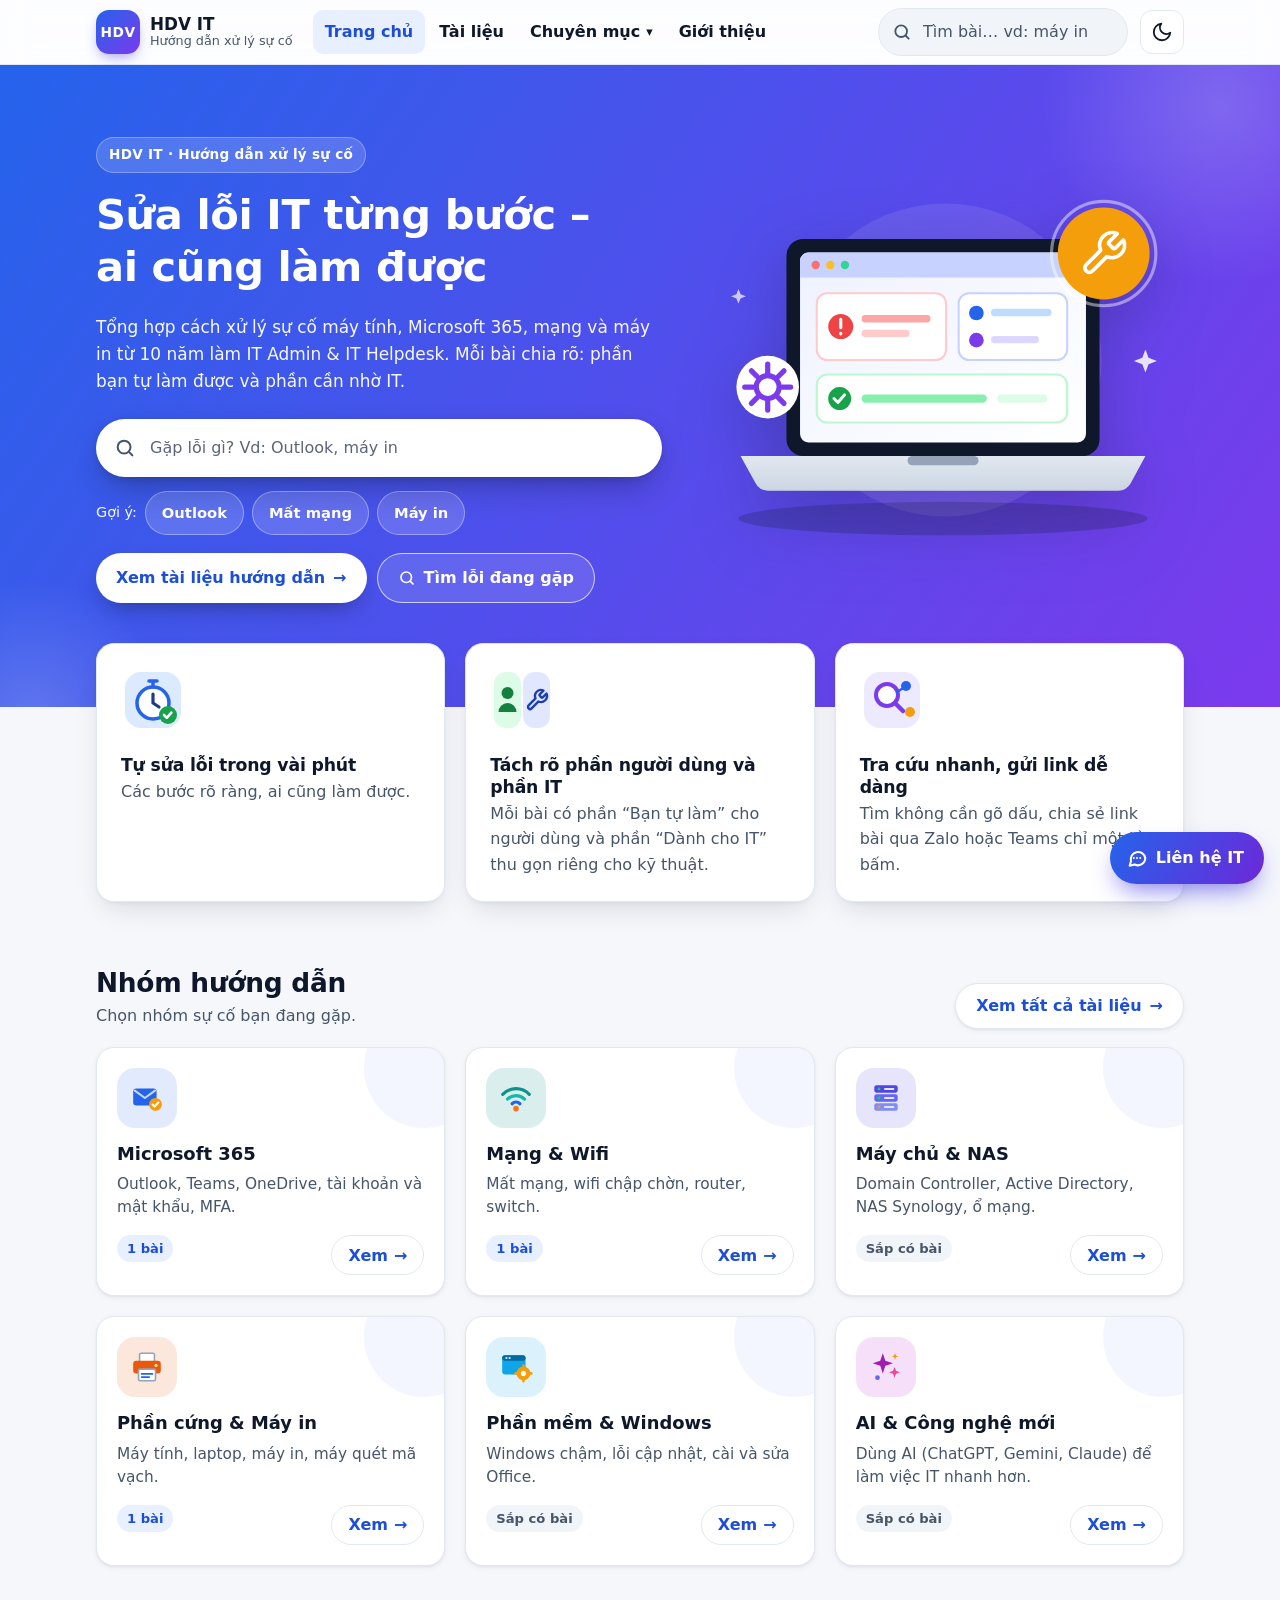
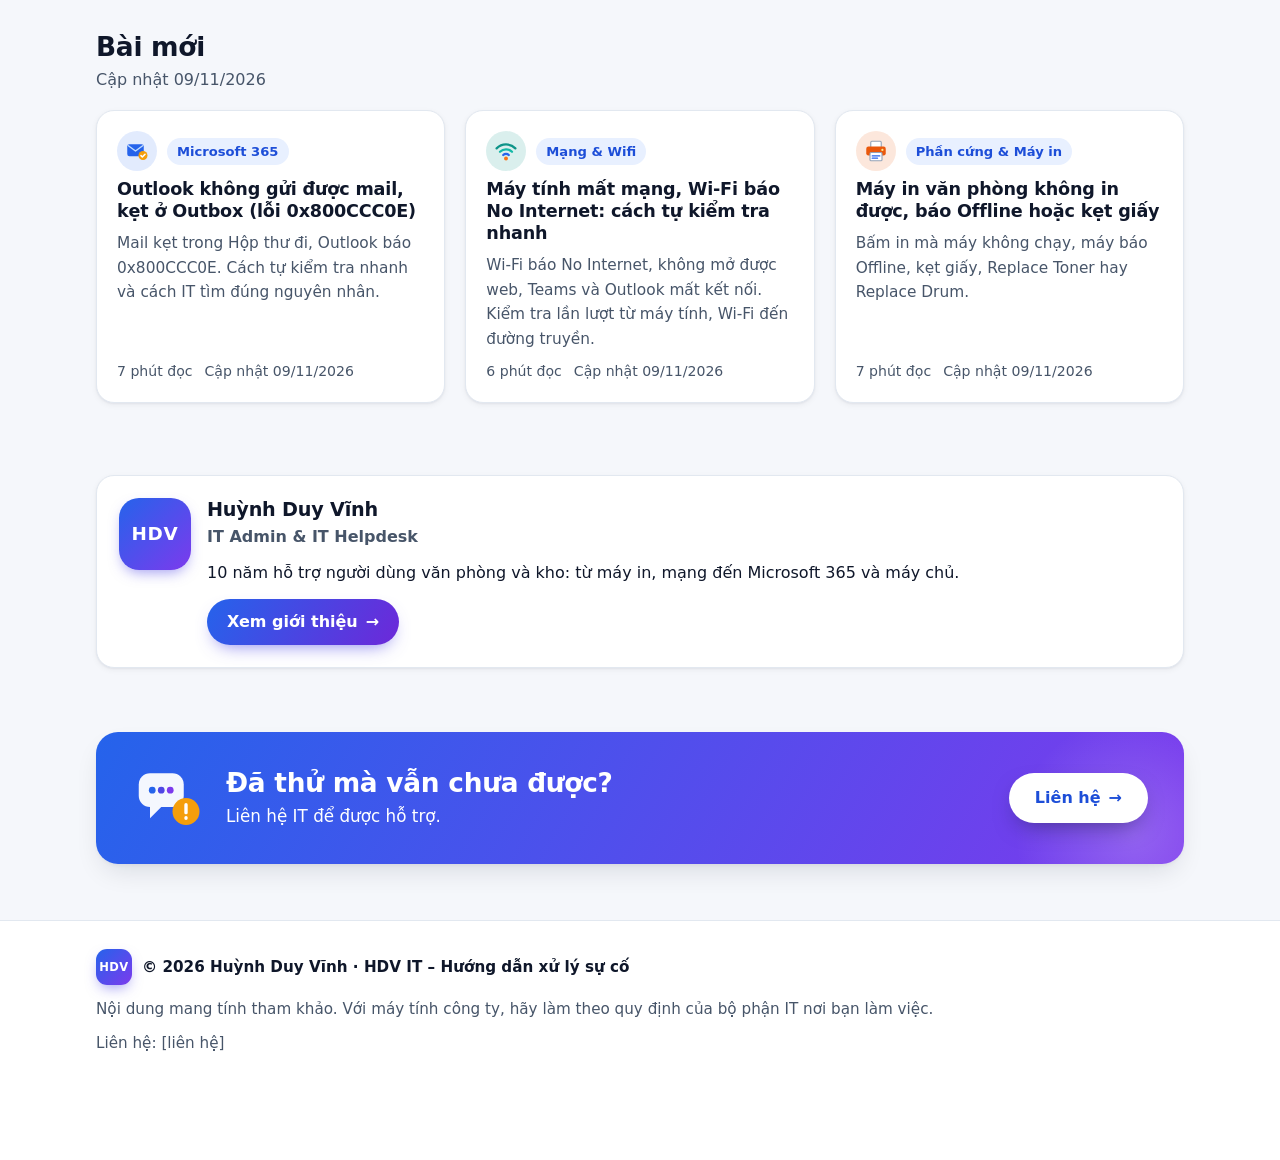
==== commit 96f6e5b4: "Trang chu kieu gioi thieu + khu tai lieu (cay muc luc, trong bai nay, bai truoc/sau, tim kiem dau tr" ====
--- a/index.html
+++ b/index.html
@@ -25,7 +25,7 @@
 <link rel="stylesheet" href="assets/style.css">
 <script src="assets/app.js" defer></script>
 </head>
-<body data-root="">
+<body data-root="" data-trang="home" class="has-fab">
 <a class="skip" href="#noi-dung">Bỏ qua, đến nội dung chính</a>
 
 <header class="topbar">
@@ -34,15 +34,9 @@
       <span class="logo" aria-hidden="true">HDV</span>
       <span class="brand-text"><strong>HDV IT</strong><small>Hướng dẫn xử lý sự cố</small></span>
     </a>
-    <div class="bar-actions">
-      <button class="icon-btn theme-btn" type="button" aria-label="Chế độ tối" title="Chế độ tối" aria-pressed="false">
-        <svg class="i-moon" viewBox="0 0 24 24" fill="none" stroke="currentColor" stroke-width="2" stroke-linecap="round" stroke-linejoin="round" aria-hidden="true" focusable="false"><path d="M21 12.8A9 9 0 1 1 11.2 3a7 7 0 0 0 9.8 9.8z"/></svg>
-        <svg class="i-sun" viewBox="0 0 24 24" fill="none" stroke="currentColor" stroke-width="2" stroke-linecap="round" aria-hidden="true" focusable="false"><circle cx="12" cy="12" r="4"/><path d="M12 2v2M12 20v2M4.9 4.9l1.4 1.4M17.7 17.7l1.4 1.4M2 12h2M20 12h2M4.9 19.1l1.4-1.4M17.7 6.3l1.4-1.4"/></svg>
-      </button>
-      <button class="icon-btn nav-toggle menu-btn" type="button" aria-expanded="false" aria-controls="menu"><span aria-hidden="true">☰</span> Menu</button>
-    </div>
     <nav id="menu" class="nav" aria-label="Menu chính">
       <a href="index.html" aria-current="page">Trang chủ</a>
+      <a href="tai-lieu.html">Tài liệu</a>
       <div class="nav-group">
         <a class="nav-group-title" href="index.html#chuyen-muc">Chuyên mục</a>
         <div class="nav-sub">
@@ -56,12 +50,37 @@
       </div>
       <a href="gioi-thieu.html">Giới thiệu</a>
     </nav>
+    <div class="hsearch" id="tim-nhanh">
+      <form class="hs-form" role="search" action="tai-lieu.html">
+        <label for="tim-dau" class="visually-hidden">Tìm bài hướng dẫn</label>
+        <div class="hs-field">
+          <svg viewBox="0 0 24 24" fill="none" stroke="currentColor" stroke-width="2.2" stroke-linecap="round" aria-hidden="true" focusable="false"><circle cx="11" cy="11" r="7"/><path d="m20 20-3.5-3.5"/></svg>
+          <input id="tim-dau" name="q" type="search" autocomplete="off" placeholder="Tìm bài… vd: máy in" role="combobox" aria-expanded="false" aria-controls="kq-dau" aria-autocomplete="list">
+        </div>
+        <p id="tt-dau" class="visually-hidden" role="status" aria-atomic="true"></p>
+        <div id="kq-dau-khung" class="hs-results" hidden>
+          <p id="kq-dau-tb" class="hs-msg"></p>
+          <ul id="kq-dau" class="hs-list" role="listbox" aria-label="Kết quả tìm kiếm"></ul>
+        </div>
+      </form>
+    </div>
+    <div class="bar-actions">
+      <button class="icon-btn search-toggle" type="button" aria-label="Tìm kiếm" title="Tìm kiếm" aria-expanded="false" aria-controls="tim-nhanh">
+        <svg viewBox="0 0 24 24" fill="none" stroke="currentColor" stroke-width="2.2" stroke-linecap="round" aria-hidden="true" focusable="false"><circle cx="11" cy="11" r="7"/><path d="m20 20-3.5-3.5"/></svg>
+      </button>
+      <button class="icon-btn theme-btn" type="button" aria-label="Chế độ tối" title="Chế độ tối" aria-pressed="false">
+        <svg class="i-moon" viewBox="0 0 24 24" fill="none" stroke="currentColor" stroke-width="2" stroke-linecap="round" stroke-linejoin="round" aria-hidden="true" focusable="false"><path d="M21 12.8A9 9 0 1 1 11.2 3a7 7 0 0 0 9.8 9.8z"/></svg>
+        <svg class="i-sun" viewBox="0 0 24 24" fill="none" stroke="currentColor" stroke-width="2" stroke-linecap="round" aria-hidden="true" focusable="false"><circle cx="12" cy="12" r="4"/><path d="M12 2v2M12 20v2M4.9 4.9l1.4 1.4M17.7 17.7l1.4 1.4M2 12h2M20 12h2M4.9 19.1l1.4-1.4M17.7 6.3l1.4-1.4"/></svg>
+      </button>
+      <button class="icon-btn nav-toggle menu-btn" type="button" aria-expanded="false" aria-controls="menu"><span aria-hidden="true">☰</span> Menu</button>
+    </div>
   </div>
 </header>
 
 <main id="noi-dung" tabindex="-1">
   <section class="hero" aria-labelledby="tieu-de-chinh">
-    <div class="wrap">
+    <div class="wrap hero-grid">
+     <div class="hero-text">
       <span class="eyebrow">HDV IT · Hướng dẫn xử lý sự cố</span>
       <h1 id="tieu-de-chinh">Sửa lỗi IT từng bước – ai cũng làm được</h1>
       <p class="hero-lead">Tổng hợp cách xử lý sự cố máy tính, Microsoft 365, mạng và máy in từ 10 năm làm IT Admin &amp; IT Helpdesk. Mỗi bài chia rõ: phần bạn tự làm được và phần cần nhờ IT.</p>
@@ -81,6 +100,101 @@
         <p id="trang-thai-tim" class="visually-hidden" role="status" aria-atomic="true"></p>
         <div id="ket-qua" class="results" hidden></div>
       </form>
+
+      <div class="hero-cta">
+        <a class="btn btn-white" href="tai-lieu.html">Xem tài liệu hướng dẫn <span aria-hidden="true">→</span></a>
+        <a class="btn btn-line" href="#tim" data-tim-focus><svg viewBox="0 0 24 24" fill="none" stroke="currentColor" stroke-width="2.2" stroke-linecap="round" aria-hidden="true" focusable="false"><circle cx="11" cy="11" r="7"/><path d="m20 20-3.5-3.5"/></svg>Tìm lỗi đang gặp</a>
+      </div>
+     </div>
+
+      <div class="hero-art" aria-hidden="true">
+        <svg viewBox="0 0 460 340" focusable="false">
+          <defs>
+            <linearGradient id="hg-man" x1="0" y1="0" x2="1" y2="1"><stop offset="0" stop-color="#eef2ff"/><stop offset="1" stop-color="#ffffff"/></linearGradient>
+            <linearGradient id="hg-de" x1="0" y1="0" x2="0" y2="1"><stop offset="0" stop-color="#e2e8f0"/><stop offset="1" stop-color="#cbd5e1"/></linearGradient>
+          </defs>
+          <circle cx="232" cy="160" r="150" fill="#ffffff" opacity=".09"/>
+          <ellipse cx="230" cy="312" rx="196" ry="16" fill="#0f172a" opacity=".22"/>
+          <!-- Nắp laptop + màn hình -->
+          <rect x="80" y="44" width="300" height="208" rx="16" fill="#0f172a"/>
+          <rect x="93" y="57" width="274" height="182" rx="8" fill="url(#hg-man)"/>
+          <path d="M101 57h258a8 8 0 0 1 8 8v16H93V65a8 8 0 0 1 8-8z" fill="#c7d2fe"/>
+          <circle cx="108" cy="69" r="4" fill="#f87171"/><circle cx="122" cy="69" r="4" fill="#fbbf24"/><circle cx="136" cy="69" r="4" fill="#34d399"/>
+          <!-- Thẻ báo lỗi -->
+          <rect x="109" y="96" width="124" height="64" rx="10" fill="#ffffff" stroke="#fecaca" stroke-width="2"/>
+          <circle cx="132" cy="128" r="12" fill="#ef4444"/>
+          <path d="M132 121v8M132 134.5v.5" stroke="#ffffff" stroke-width="3" stroke-linecap="round"/>
+          <rect x="152" y="117" width="66" height="7" rx="3.5" fill="#fca5a5"/>
+          <rect x="152" y="131" width="46" height="7" rx="3.5" fill="#fecaca"/>
+          <!-- Thẻ các bước -->
+          <rect x="245" y="96" width="104" height="64" rx="10" fill="#ffffff" stroke="#c7d2fe" stroke-width="2"/>
+          <circle cx="262" cy="115" r="7" fill="#2563eb"/><rect x="276" y="111" width="58" height="7" rx="3.5" fill="#bfdbfe"/>
+          <circle cx="262" cy="141" r="7" fill="#7c3aed"/><rect x="276" y="137" width="46" height="7" rx="3.5" fill="#ddd6fe"/>
+          <!-- Thẻ đã xong -->
+          <rect x="109" y="174" width="240" height="46" rx="10" fill="#ffffff" stroke="#bbf7d0" stroke-width="2"/>
+          <circle cx="131" cy="197" r="11" fill="#16a34a"/>
+          <path d="m125.5 197 3.8 3.8 6.4-7.4" fill="none" stroke="#ffffff" stroke-width="2.8" stroke-linecap="round" stroke-linejoin="round"/>
+          <rect x="152" y="193" width="120" height="8" rx="4" fill="#86efac"/>
+          <rect x="282" y="193" width="48" height="8" rx="4" fill="#dcfce7"/>
+          <!-- Đế laptop -->
+          <path d="M36 252h388l-14 26a14 14 0 0 1-12.3 7.3H62.3A14 14 0 0 1 50 277.5z" fill="url(#hg-de)"/>
+          <rect x="196" y="252" width="68" height="9" rx="4.5" fill="#94a3b8"/>
+          <!-- Huy hiệu sửa lỗi (cờ lê) -->
+          <circle cx="384" cy="58" r="44" fill="#f59e0b"/>
+          <circle cx="384" cy="58" r="50" fill="none" stroke="#ffffff" stroke-width="3" opacity=".45"/>
+          <path transform="translate(360 34) scale(2)" d="M14.7 6.3a1 1 0 0 0 0 1.4l1.6 1.6a1 1 0 0 0 1.4 0l3.77-3.77a6 6 0 0 1-7.94 7.94l-6.91 6.91a2.12 2.12 0 0 1-3-3l6.91-6.91a6 6 0 0 1 7.94-7.94l-3.76 3.76z" fill="none" stroke="#ffffff" stroke-width="1.8" stroke-linecap="round" stroke-linejoin="round"/>
+          <!-- Huy hiệu bánh răng -->
+          <circle cx="62" cy="186" r="30" fill="#ffffff"/>
+          <circle cx="62" cy="186" r="11" fill="none" stroke="#7c3aed" stroke-width="5"/>
+          <path d="M62 164v8M62 200v8M40 186h8M76 186h8M46.4 170.4l5.7 5.7M71.9 195.9l5.7 5.7M46.4 201.6l5.7-5.7M71.9 176.1l5.7-5.7" stroke="#7c3aed" stroke-width="5" stroke-linecap="round"/>
+          <!-- Lấp lánh -->
+          <path d="M424 150l3 8 8 3-8 3-3 8-3-8-8-3 8-3z" fill="#ffffff" opacity=".85"/>
+          <path d="M34 92l2 5 5 2-5 2-2 5-2-5-5-2 5-2z" fill="#ffffff" opacity=".7"/>
+        </svg>
+      </div>
+    </div>
+  </section>
+
+  <section class="section values-sec" aria-labelledby="h-gia-tri">
+    <div class="wrap">
+      <h2 id="h-gia-tri" class="visually-hidden">Điểm nổi bật</h2>
+      <div class="values">
+        <div class="card value reveal">
+          <svg viewBox="0 0 64 64" aria-hidden="true" focusable="false">
+            <rect x="4" y="4" width="56" height="56" rx="16" fill="#dbeafe"/>
+            <circle cx="32" cy="35" r="16" fill="#ffffff" stroke="#2563eb" stroke-width="3.5"/>
+            <path d="M28 13h8M32 13v6" stroke="#2563eb" stroke-width="3.5" stroke-linecap="round"/>
+            <path d="M32 35V26M32 35l6 4" stroke="#1e3a8a" stroke-width="3.2" stroke-linecap="round"/>
+            <circle cx="47" cy="47" r="9" fill="#16a34a"/>
+            <path d="m43 47 2.8 2.8 4.6-5.2" fill="none" stroke="#ffffff" stroke-width="2.6" stroke-linecap="round" stroke-linejoin="round"/>
+          </svg>
+          <h3>Tự sửa lỗi trong vài phút</h3>
+          <p>Các bước rõ ràng, ai cũng làm được.</p>
+        </div>
+        <div class="card value reveal">
+          <svg viewBox="0 0 64 64" aria-hidden="true" focusable="false">
+            <rect x="4" y="4" width="27" height="56" rx="12" fill="#dcfce7"/>
+            <rect x="33" y="4" width="27" height="56" rx="12" fill="#e0e7ff"/>
+            <circle cx="17.5" cy="25" r="6" fill="#15803d"/>
+            <path d="M8.5 44a9 9 0 0 1 18 0" fill="#15803d"/>
+            <path transform="translate(35 20) scale(1)" d="M14.7 6.3a1 1 0 0 0 0 1.4l1.6 1.6a1 1 0 0 0 1.4 0l3.77-3.77a6 6 0 0 1-7.94 7.94l-6.91 6.91a2.12 2.12 0 0 1-3-3l6.91-6.91a6 6 0 0 1 7.94-7.94l-3.76 3.76z" fill="none" stroke="#1e40af" stroke-width="2.4" stroke-linecap="round" stroke-linejoin="round"/>
+          </svg>
+          <h3>Tách rõ phần người dùng và phần IT</h3>
+          <p>Mỗi bài có phần “Bạn tự làm” cho người dùng và phần “Dành cho IT” thu gọn riêng cho kỹ thuật.</p>
+        </div>
+        <div class="card value reveal">
+          <svg viewBox="0 0 64 64" aria-hidden="true" focusable="false">
+            <rect x="4" y="4" width="56" height="56" rx="16" fill="#ede9fe"/>
+            <circle cx="27" cy="27" r="11" fill="#ffffff" stroke="#7c3aed" stroke-width="4"/>
+            <path d="m35 35 8 8" stroke="#7c3aed" stroke-width="4.5" stroke-linecap="round"/>
+            <circle cx="46" cy="18" r="5" fill="#2563eb"/>
+            <circle cx="50" cy="44" r="5" fill="#f59e0b"/>
+            <path d="M42.5 20.5 37 24" stroke="#2563eb" stroke-width="2.4" stroke-linecap="round"/>
+          </svg>
+          <h3>Tra cứu nhanh, gửi link dễ dàng</h3>
+          <p>Tìm không cần gõ dấu, chia sẻ link bài qua Zalo hoặc Teams chỉ một lần bấm.</p>
+        </div>
+      </div>
     </div>
   </section>
 
@@ -88,46 +202,47 @@
     <div class="wrap">
       <div class="section-head">
         <div>
-          <h2 id="h-chuyen-muc">Chuyên mục</h2>
+          <h2 id="h-chuyen-muc">Nhóm hướng dẫn</h2>
           <p>Chọn nhóm sự cố bạn đang gặp.</p>
         </div>
-      </div>
-      <div class="cat-grid">
+        <a class="btn ghost" href="tai-lieu.html">Xem tất cả tài liệu <span aria-hidden="true">→</span></a>
+      </div>
+      <div class="cat-grid big">
         <a class="cat-card reveal" href="chuyen-muc/microsoft-365.html">
           <span class="ic t-m365" data-icon="microsoft-365" aria-hidden="true"></span>
           <span class="cat-name">Microsoft 365</span>
           <span class="cat-desc">Outlook, Teams, OneDrive, tài khoản và mật khẩu, MFA.</span>
-          <span class="cat-count">1 bài</span>
+          <span class="cat-foot"><span class="cat-count" data-dem="microsoft-365">1 bài</span><span class="cat-go">Xem <span aria-hidden="true">→</span></span></span>
         </a>
         <a class="cat-card reveal" href="chuyen-muc/mang-wifi.html">
           <span class="ic t-net" data-icon="mang-wifi" aria-hidden="true"></span>
           <span class="cat-name">Mạng &amp; Wifi</span>
           <span class="cat-desc">Mất mạng, wifi chập chờn, router, switch.</span>
-          <span class="cat-count">1 bài</span>
+          <span class="cat-foot"><span class="cat-count" data-dem="mang-wifi">1 bài</span><span class="cat-go">Xem <span aria-hidden="true">→</span></span></span>
         </a>
         <a class="cat-card reveal" href="chuyen-muc/may-chu-nas.html">
           <span class="ic t-nas" data-icon="may-chu-nas" aria-hidden="true"></span>
           <span class="cat-name">Máy chủ &amp; NAS</span>
           <span class="cat-desc">Domain Controller, Active Directory, NAS Synology, ổ mạng.</span>
-          <span class="cat-count zero">Sắp có bài</span>
+          <span class="cat-foot"><span class="cat-count zero" data-dem="may-chu-nas">Sắp có bài</span><span class="cat-go">Xem <span aria-hidden="true">→</span></span></span>
         </a>
         <a class="cat-card reveal" href="chuyen-muc/phan-cung-may-in.html">
           <span class="ic t-hw" data-icon="phan-cung-may-in" aria-hidden="true"></span>
           <span class="cat-name">Phần cứng &amp; Máy in</span>
           <span class="cat-desc">Máy tính, laptop, máy in, máy quét mã vạch.</span>
-          <span class="cat-count">1 bài</span>
+          <span class="cat-foot"><span class="cat-count" data-dem="phan-cung-may-in">1 bài</span><span class="cat-go">Xem <span aria-hidden="true">→</span></span></span>
         </a>
         <a class="cat-card reveal" href="chuyen-muc/phan-mem-windows.html">
           <span class="ic t-win" data-icon="phan-mem-windows" aria-hidden="true"></span>
           <span class="cat-name">Phần mềm &amp; Windows</span>
           <span class="cat-desc">Windows chậm, lỗi cập nhật, cài và sửa Office.</span>
-          <span class="cat-count zero">Sắp có bài</span>
+          <span class="cat-foot"><span class="cat-count zero" data-dem="phan-mem-windows">Sắp có bài</span><span class="cat-go">Xem <span aria-hidden="true">→</span></span></span>
         </a>
         <a class="cat-card reveal" href="chuyen-muc/ai-cong-nghe.html">
           <span class="ic t-ai" data-icon="ai-cong-nghe" aria-hidden="true"></span>
           <span class="cat-name">AI &amp; Công nghệ mới</span>
           <span class="cat-desc">Dùng AI (ChatGPT, Gemini, Claude) để làm việc IT nhanh hơn.</span>
-          <span class="cat-count zero">Sắp có bài</span>
+          <span class="cat-foot"><span class="cat-count zero" data-dem="ai-cong-nghe">Sắp có bài</span><span class="cat-go">Xem <span aria-hidden="true">→</span></span></span>
         </a>
       </div>
     </div>
@@ -178,7 +293,28 @@
       </div>
     </div>
   </section>
+
+  <section class="section" aria-labelledby="h-cta">
+    <div class="wrap">
+      <div class="cta reveal">
+        <svg class="cta-art" viewBox="0 0 64 64" aria-hidden="true" focusable="false">
+          <rect x="6" y="10" width="40" height="30" rx="10" fill="#ffffff" opacity=".95"/>
+          <path d="M16 40v10l10-10z" fill="#ffffff" opacity=".95"/>
+          <circle cx="18" cy="25" r="3" fill="#2563eb"/><circle cx="26" cy="25" r="3" fill="#4f46e5"/><circle cx="34" cy="25" r="3" fill="#7c3aed"/>
+          <circle cx="48" cy="44" r="12" fill="#f59e0b"/>
+          <path d="M48 38v7M48 49.5v.5" stroke="#ffffff" stroke-width="3" stroke-linecap="round"/>
+        </svg>
+        <div class="cta-text">
+          <h2 id="h-cta">Đã thử mà vẫn chưa được?</h2>
+          <p>Liên hệ IT để được hỗ trợ.</p>
+        </div>
+        <a class="btn btn-white" href="gioi-thieu.html#lien-he">Liên hệ <span aria-hidden="true">→</span></a>
+      </div>
+    </div>
+  </section>
 </main>
+
+<a class="fab-contact" href="gioi-thieu.html#lien-he"><svg viewBox="0 0 24 24" fill="none" stroke="currentColor" stroke-width="2.2" stroke-linecap="round" stroke-linejoin="round" aria-hidden="true" focusable="false"><path d="M21 12a8 8 0 0 1-11.6 7.1L4 20.5l1.4-5A8 8 0 1 1 21 12z"/><path d="M8.5 12h.01M12 12h.01M15.5 12h.01"/></svg>Liên hệ IT</a>
 
 <footer class="footer">
   <div class="wrap">
--- a/assets/style.css
+++ b/assets/style.css
@@ -151,6 +151,10 @@
 /* ---------- Nền tảng ---------- */
 *, *::before, *::after { box-sizing: border-box; }
 html { -webkit-text-size-adjust: 100%; scroll-behavior: smooth; scroll-padding-top: 80px; }
+/* Trang tài liệu trên điện thoại: thêm chiều cao thanh "Mục lục tài liệu" dính */
+html.trang-tl { scroll-padding-top: 140px; }
+@media (min-width: 1024px) { html.trang-tl { scroll-padding-top: 84px; } }
+html.lock, html.lock body { overflow: hidden; }
 body {
   margin: 0;
   font-family: var(--font);
@@ -187,7 +191,7 @@
 }
 [hidden] { display: none !important; }
 /* Đích của neo không bị thanh menu dính che (C11) */
-[id] { scroll-margin-top: 84px; }
+[id] { scroll-margin-top: 8px; }
 main:focus { outline: none; }
 
 .wrap { width: 100%; max-width: 1120px; margin: 0 auto; padding: 0 16px; }
@@ -251,12 +255,17 @@
   font-size: 1rem; font-weight: 700;
 }
 .menu-btn span { font-size: 1.15rem; line-height: 1; width: 1.1em; text-align: center; }
-/* Màn rất hẹp (320–374 px): bỏ dòng phụ của logo để không tràn ngang */
+/* Điện thoại: bỏ dòng phụ của logo; màn rất hẹp (<375 px) chỉ giữ ô logo để không tràn ngang */
+@media (max-width: 479px) {
+  .brand-text small { display: none; }
+}
 @media (max-width: 374px) {
-  .brand-text small { display: none; }
+  .brand-text { display: none; }
   .bar { gap: 8px; }
-  .brand { gap: 8px; }
   .menu-btn { padding: 0 10px; }
+}
+@media (max-width: 1023.98px) {
+  .bar-actions { gap: 4px; }
 }
 .icon-btn svg { width: 22px; height: 22px; }
 .theme-btn .i-sun { display: none; }
@@ -289,10 +298,11 @@
 .nav-sub a { min-height: 44px; font-weight: 500; font-size: .95rem; color: var(--muted, var(--text)); }
 .nav-sub a::before { content: "›"; margin-right: 8px; color: var(--link); font-weight: 700; }
 
-@media (min-width: 760px) {
+@media (min-width: 1024px) {
   .nav-toggle { display: none; }
+  .brand { margin-right: 8px; }
   .nav {
-    display: flex !important; gap: 4px; position: static; order: 2;
+    display: flex !important; gap: 2px; position: static; order: 2;
     margin: 0; padding: 0; background: none; border: 0; box-shadow: none;
     max-height: none; overflow: visible;
   }
@@ -763,3 +773,372 @@
   .topbar, .copy, .search, .chips, .to-top, .article-actions { display: none !important; }
   body { background: #fff; color: #000; }
 }
+
+/* =====================================================================
+   BẢN 6 – Trang giới thiệu sản phẩm + Trung tâm trợ giúp
+   ===================================================================== */
+
+/* ---------- Ô tìm nhỏ trên thanh đầu trang ---------- */
+.search-toggle svg { width: 22px; height: 22px; }
+.search-toggle[aria-expanded="true"] { background: var(--primary-soft); color: var(--link); border-color: transparent; }
+.no-js .search-toggle { display: none; }
+.hsearch { display: none; }
+.hsearch.open {
+  display: block; position: absolute; z-index: 55; left: 0; right: 0; top: 100%;
+  padding: 12px 16px 14px; background: var(--surface);
+  border-bottom: 1px solid var(--border); box-shadow: var(--shadow-lg);
+}
+.hs-form { position: relative; margin: 0; }
+.hs-field { position: relative; }
+.hs-field svg {
+  position: absolute; left: 14px; top: 50%; transform: translateY(-50%);
+  width: 20px; height: 20px; color: var(--muted); pointer-events: none;
+}
+.hsearch input {
+  width: 100%; min-height: 46px; padding: 10px 14px 10px 44px;
+  font: inherit; font-size: 1rem; color: var(--text);
+  background: var(--surface-2); border: 1.5px solid var(--border); border-radius: 12px;
+  -webkit-appearance: none; appearance: none;
+}
+.hsearch input::placeholder { color: var(--muted); opacity: 1; }
+.hsearch input:focus { outline: none; border-color: var(--focus); box-shadow: 0 0 0 3px rgba(124, 58, 237, .28); background: var(--surface); }
+.hs-results { margin-top: 10px; max-height: min(62vh, 440px); overflow-y: auto; overscroll-behavior: contain; }
+.hs-msg { margin: 4px 10px 6px; font-size: .9rem; font-weight: 600; color: var(--muted); }
+.hs-msg:empty { display: none; }
+.hs-list { list-style: none; margin: 0; padding: 0; }
+.hs-list li { margin: 0; }
+.hs-list a {
+  display: block; padding: 10px 12px; min-height: 44px; border-radius: 10px;
+  text-decoration: none; color: var(--text);
+}
+.hs-list li.active a, .hs-list a:hover { background: var(--primary-soft); }
+.hs-list li.active a { box-shadow: inset 3px 0 0 var(--primary); }
+.hs-t { display: block; font-weight: 700; color: var(--link); line-height: 1.4; }
+.hs-c { display: block; font-size: .88rem; color: var(--muted); margin-top: 2px; }
+@media (min-width: 1024px) {
+  .search-toggle { display: none; }
+  .hsearch, .hsearch.open {
+    display: block; position: relative; order: 3; z-index: auto; left: auto; right: auto; top: auto;
+    width: 200px; margin-left: auto; padding: 0; background: none; border: 0; box-shadow: none;
+  }
+  .hsearch input { min-height: 44px; border-radius: 999px; }
+  .hs-results {
+    position: absolute; right: 0; top: calc(100% + 10px); z-index: 60;
+    width: 400px; margin: 0; padding: 6px;
+    background: var(--surface); border: 1px solid var(--border); border-radius: 16px; box-shadow: var(--shadow-lg);
+  }
+  .bar-actions { order: 4; }
+  .nav a { padding: 0 12px; }
+}
+@media (min-width: 1200px) { .hsearch, .hsearch.open { width: 250px; } }
+
+/* ---------- Nút trên nền màu (hero, banner) ---------- */
+.btn-white { background: #fff; color: #1d4ed8; box-shadow: 0 10px 24px -10px rgba(15, 23, 42, .55); }
+.btn-white:hover { color: #1e3a8a; box-shadow: 0 14px 28px -10px rgba(15, 23, 42, .6); }
+.btn-line { background: rgba(255, 255, 255, .12); color: #fff; border: 1.5px solid rgba(255, 255, 255, .7); box-shadow: none; }
+.btn-line:hover { background: rgba(255, 255, 255, .22); color: #fff; box-shadow: none; }
+.btn-white:focus-visible, .btn-line:focus-visible { outline-color: #fff; }
+
+/* ---------- Trang chủ: hero 2 cột ---------- */
+.hero-grid { display: grid; grid-template-columns: minmax(0, 1fr); gap: 28px; align-items: center; }
+.hero-cta { display: flex; flex-wrap: wrap; gap: 10px; margin-top: 18px; }
+.hero-cta .btn { min-height: 50px; }
+.hero-art { justify-self: center; width: 100%; max-width: 340px; }
+.hero-art svg { display: block; width: 100%; height: auto; filter: drop-shadow(0 18px 30px rgba(15, 23, 42, .25)); }
+@media (max-width: 420px) { .hero-cta .btn { flex: 1 1 100%; } }
+@media (min-width: 900px) {
+  .hero-grid { grid-template-columns: minmax(0, 1.08fr) minmax(0, .92fr); gap: 40px; }
+  .hero-art { max-width: 480px; }
+  .hero { padding-bottom: 104px; }
+}
+
+/* 3 khối giá trị */
+.values { display: grid; grid-template-columns: minmax(0, 1fr); gap: 14px; }
+.value { padding: 20px; display: grid; grid-template-columns: 56px minmax(0, 1fr); gap: 4px 16px; align-items: start; }
+.value svg { width: 56px; height: 56px; grid-row: span 2; }
+.value h3 { margin: 4px 0 2px; font-size: 1.08rem; }
+.value p { margin: 0; color: var(--muted); }
+@media (min-width: 900px) {
+  .values-sec { position: relative; z-index: 2; margin-top: -64px; padding-top: 0; }
+  .values { grid-template-columns: repeat(3, minmax(0, 1fr)); gap: 20px; }
+  .value { display: block; padding: 24px; box-shadow: var(--shadow); }
+  .value svg { width: 64px; height: 64px; margin-bottom: 12px; }
+}
+
+/* Nhóm hướng dẫn: thẻ lớn */
+.cat-grid.big { grid-template-columns: minmax(0, 1fr); gap: 14px; }
+@media (min-width: 560px) { .cat-grid.big { grid-template-columns: repeat(2, minmax(0, 1fr)); } }
+@media (min-width: 900px) { .cat-grid.big { grid-template-columns: repeat(3, minmax(0, 1fr)); gap: 20px; } }
+.cat-grid.big .cat-card { padding: 20px; gap: 8px; position: relative; overflow: hidden; }
+.cat-grid.big .cat-card::after {
+  content: ""; position: absolute; right: -40px; top: -40px; width: 120px; height: 120px; border-radius: 50%;
+  background: var(--tint, rgba(37, 99, 235, .1)); opacity: .55; pointer-events: none;
+}
+.cat-grid.big .ic { width: 60px; height: 60px; border-radius: 18px; }
+.cat-grid.big .ic svg { width: 34px; height: 34px; }
+.cat-grid.big .cat-name { font-size: 1.12rem; }
+@media (max-width: 559px) {
+  .cat-grid.big .cat-card { display: grid; grid-template-columns: 52px minmax(0, 1fr); gap: 4px 14px; padding: 16px; }
+  .cat-grid.big .ic { width: 52px; height: 52px; border-radius: 16px; grid-row: span 2; }
+  .cat-grid.big .ic svg { width: 30px; height: 30px; }
+  .cat-grid.big .cat-name { margin-top: 2px; }
+  .cat-grid.big .cat-foot { grid-column: 1 / -1; }
+}
+.cat-foot { display: flex; align-items: center; justify-content: space-between; gap: 10px; margin-top: 8px; }
+.cat-foot .cat-count { margin-top: 0; }
+.cat-go {
+  display: inline-flex; align-items: center; gap: 6px; min-height: 40px; padding: 0 16px;
+  border-radius: 999px; font-weight: 700; color: var(--link);
+  border: 1.5px solid var(--border); background: var(--surface);
+  transition: background-color .2s ease, color .2s ease, border-color .2s ease;
+}
+.cat-card:hover .cat-go { background: var(--primary); border-color: var(--primary); color: #fff; }
+:root[data-theme="dark"] .cat-card:hover .cat-go { color: #0b1120; }
+@media (prefers-color-scheme: dark) { :root:not([data-theme="light"]) .cat-card:hover .cat-go { color: #0b1120; } }
+
+/* Banner kêu gọi */
+.cta {
+  position: relative; overflow: hidden;
+  display: grid; grid-template-columns: minmax(0, 1fr); gap: 14px; align-items: center;
+  padding: 24px; border-radius: 22px; color: #fff;
+  background: linear-gradient(120deg, var(--hero-from), var(--hero-to));
+  box-shadow: var(--shadow);
+}
+.cta::after {
+  content: ""; position: absolute; right: -70px; bottom: -90px; width: 240px; height: 240px; border-radius: 50%;
+  background: radial-gradient(circle, rgba(255, 255, 255, .2), rgba(255, 255, 255, 0) 70%); pointer-events: none;
+}
+.cta-art { width: 56px; height: 56px; }
+.cta h2 { color: #fff; margin: 0 0 4px; }
+.cta p { margin: 0; font-size: 1.05rem; }
+.cta .btn { justify-self: start; position: relative; z-index: 1; min-height: 50px; padding: 0 26px; }
+@media (min-width: 760px) {
+  .cta { grid-template-columns: auto minmax(0, 1fr) auto; gap: 22px; padding: 30px 36px; }
+  .cta-art { width: 72px; height: 72px; }
+}
+
+/* Nút nổi "Liên hệ IT" (trang chủ) – nút Lên đầu xếp phía trên */
+.fab-contact {
+  position: fixed; z-index: 46; right: 16px; bottom: calc(16px + env(safe-area-inset-bottom, 0px));
+  display: inline-flex; align-items: center; gap: 8px;
+  min-height: 52px; padding: 0 20px 0 16px; border-radius: 999px;
+  font-weight: 800; text-decoration: none; color: #fff;
+  background: linear-gradient(120deg, #2563eb, #6d28d9);
+  box-shadow: 0 12px 26px -8px rgba(79, 70, 229, .75);
+}
+.fab-contact svg { width: 22px; height: 22px; flex: none; }
+.fab-contact:hover { color: #fff; filter: brightness(1.08); }
+.fab-contact:focus-visible { outline-color: var(--focus); }
+.has-fab .to-top { bottom: calc(80px + env(safe-area-inset-bottom, 0px)); }
+.has-fab .footer { padding-bottom: 96px; }
+
+/* ---------- Khu tài liệu: thanh "Mục lục tài liệu" (điện thoại) ---------- */
+.docs-bar {
+  position: sticky; top: 64px; z-index: 40;
+  background: var(--header-solid); border-bottom: 1px solid var(--border);
+}
+.docs-bar-in { max-width: 1320px; margin: 0 auto; padding: 8px 16px; }
+.tree-btn {
+  display: inline-flex; align-items: center; gap: 8px; width: 100%;
+  min-height: 44px; padding: 0 14px; border-radius: 12px; cursor: pointer;
+  font: inherit; font-weight: 700; color: var(--text);
+  background: var(--surface-2); border: 1px solid var(--border);
+}
+.tree-btn span { font-size: 1.15rem; line-height: 1; color: var(--link); }
+.tree-btn:hover { background: var(--primary-soft); }
+.no-js .docs-bar { display: none; }
+
+/* Khung 3 cột */
+.docs { width: 100%; max-width: 1320px; margin: 0 auto; padding: 0 16px; }
+.docs-main { min-width: 0; }
+.docs-main > .crumbs:first-child ol { margin-top: 0; }
+html.trang-tl .topbar .wrap, html.trang-tl .footer .wrap { max-width: 1320px; }
+@media (min-width: 1024px) {
+  .docs-bar { display: none; }
+  .docs {
+    display: grid; grid-template-columns: 264px minmax(0, 1fr); gap: 32px;
+    align-items: start; padding: 0 24px;
+  }
+  html.trang-tl .topbar .wrap, html.trang-tl .footer .wrap { padding: 0 24px; }
+  .docs-main { width: 100%; max-width: 860px; }
+  body[data-trang="bai"] .docs-main { max-width: 760px; }
+}
+@media (min-width: 1200px) {
+  body[data-trang="bai"] .docs { grid-template-columns: 264px minmax(0, 1fr) 208px; gap: 28px; }
+}
+
+/* Cột trái: cây mục lục */
+.drawer-head { display: flex; align-items: center; justify-content: space-between; gap: 8px; margin: 0 0 6px; }
+.drawer-title { margin: 0; font-size: .8rem; font-weight: 800; letter-spacing: .08em; text-transform: uppercase; color: var(--muted); }
+.drawer-close {
+  display: inline-flex; align-items: center; gap: 6px; min-height: 44px; padding: 0 14px;
+  font: inherit; font-weight: 700; color: var(--text); cursor: pointer;
+  background: var(--surface-2); border: 1px solid var(--border); border-radius: 12px;
+}
+.drawer-close:hover { background: var(--primary-soft); }
+.tree { font-size: 1rem; }
+.tree ul { list-style: none; margin: 0; padding: 0; }
+.tree li { margin: 0; }
+.tree a { text-decoration: none; }
+.tree-root {
+  display: flex; align-items: center; min-height: 44px; padding: 0 10px; margin-bottom: 4px;
+  border-radius: 10px; font-weight: 700; color: var(--text);
+}
+.tree-row { display: flex; align-items: center; gap: 2px; }
+.tree-cat-link {
+  flex: 1; min-width: 0; display: flex; align-items: center; gap: 10px;
+  min-height: 44px; padding: 4px 8px; border-radius: 10px;
+  color: var(--text); font-weight: 600; line-height: 1.3;
+}
+.tree-cat-link .ic.sm { width: 32px; height: 32px; border-radius: 10px; }
+.tree-cat-link .ic.sm svg { width: 20px; height: 20px; }
+.tree-name { flex: 1; min-width: 0; }
+.tree-num {
+  flex: none; min-width: 24px; padding: 1px 7px; border-radius: 999px; text-align: center;
+  font-size: .78rem; font-weight: 800; background: var(--primary-soft); color: var(--link);
+}
+.tree-num.zero { background: var(--surface-2); color: var(--muted); }
+.tree-tog {
+  flex: none; display: inline-grid; place-items: center; width: 44px; height: 44px;
+  border: 0; border-radius: 10px; background: none; color: var(--muted); cursor: pointer;
+}
+.tree-tog svg { width: 18px; height: 18px; transition: transform .2s ease; }
+.tree-tog[aria-expanded="true"] svg { transform: rotate(90deg); }
+.tree-tog:hover { background: var(--surface-2); color: var(--text); }
+.tree-sub { margin: 0 0 6px 24px; padding-left: 10px; border-left: 2px solid var(--border); }
+.tree-sub a {
+  display: flex; align-items: center; min-height: 44px; padding: 8px 10px; border-radius: 8px;
+  color: var(--muted); line-height: 1.35;
+}
+.tree-empty { padding: 10px; color: var(--muted); font-style: italic; }
+.tree a:hover { background: var(--surface-2); color: var(--text); }
+.tree-cat.is-here > .tree-row .tree-cat-link { font-weight: 800; color: var(--text); }
+.tree a[aria-current="page"] { background: var(--primary-soft); color: var(--link); font-weight: 800; }
+.tree-sub a[aria-current="page"] { box-shadow: inset 3px 0 0 var(--primary); }
+.tree-nojs { padding: 10px; }
+
+@media (max-width: 1023.98px) {
+  .docs-side {
+    position: fixed; z-index: 80; top: 0; bottom: 0; left: 0;
+    width: min(88vw, 340px); padding: 12px 12px 28px;
+    overflow-y: auto; overscroll-behavior: contain;
+    background: var(--surface); border-right: 1px solid var(--border); box-shadow: var(--shadow-lg);
+    transform: translateX(-105%); visibility: hidden;
+    transition: transform .25s ease, visibility 0s linear .25s;
+  }
+  .docs-side.open { transform: none; visibility: visible; transition: transform .25s ease, visibility 0s; }
+  .drawer-head { padding: 0 0 8px 6px; border-bottom: 1px solid var(--border); margin-bottom: 10px; }
+  .drawer-title { font-size: 1rem; letter-spacing: 0; text-transform: none; color: var(--text); }
+  .no-js .docs-side { position: static; transform: none; visibility: visible; width: auto; box-shadow: none; border: 0; padding: 12px 0 0; background: none; }
+  .no-js .drawer-close { display: none; }
+}
+.drawer-backdrop { position: fixed; inset: 0; z-index: 79; background: rgba(2, 6, 23, .55); }
+@media (min-width: 1024px) {
+  .docs-side {
+    position: sticky; top: 80px; max-height: calc(100vh - 96px); overflow-y: auto;
+    padding: 28px 4px 24px 0; scrollbar-width: thin;
+  }
+  .drawer-close { display: none; }
+  .drawer-backdrop { display: none !important; }
+}
+
+/* Cột phải: "Trong bài này" */
+.docs-toc { display: none; }
+.toc-title { margin: 0 0 10px; font-size: .8rem; font-weight: 800; letter-spacing: .08em; text-transform: uppercase; color: var(--muted); }
+.toc-list { list-style: none; margin: 0; padding: 0; }
+.toc-list li { margin: 0; }
+.docs-toc .toc-list { border-left: 2px solid var(--border); }
+.docs-toc .toc-list a {
+  display: block; margin-left: -2px; padding: 10px 12px; line-height: 1.35;
+  border-left: 2px solid transparent; color: var(--muted); text-decoration: none;
+}
+.docs-toc .toc-list a:hover { color: var(--text); }
+.docs-toc .toc-list a.is-active { border-left-color: var(--primary); color: var(--link); font-weight: 700; }
+@media (min-width: 1200px) {
+  .docs-toc:not([hidden]) {
+    display: block; position: sticky; top: 80px; max-height: calc(100vh - 96px); overflow-y: auto;
+    padding: 28px 0 24px; scrollbar-width: thin;
+  }
+}
+/* Điện thoại: khối thu gọn "Trong bài này" ở đầu bài */
+.toc-m { margin: 0 0 22px; border: 1px solid var(--border); border-radius: 14px; background: var(--surface); box-shadow: var(--shadow-sm); }
+.toc-m > summary {
+  display: flex; align-items: center; justify-content: space-between; gap: 10px;
+  min-height: 50px; padding: 0 16px; cursor: pointer; list-style: none;
+  font-weight: 800; border-radius: 14px;
+}
+.toc-m > summary::-webkit-details-marker { display: none; }
+.toc-m > summary::after {
+  content: ""; width: 9px; height: 9px; margin-right: 4px;
+  border-right: 2.5px solid currentColor; border-bottom: 2.5px solid currentColor;
+  transform: rotate(45deg) translateY(-2px); transition: transform .2s ease;
+}
+.toc-m[open] > summary::after { transform: rotate(-135deg) translateY(-2px); }
+.toc-m .toc-list { padding: 0 8px 10px; }
+.toc-m .toc-list a {
+  display: flex; align-items: center; min-height: 44px; padding: 6px 10px; border-radius: 8px;
+  color: var(--text); text-decoration: none; line-height: 1.35;
+}
+.toc-m .toc-list a:hover { background: var(--surface-2); }
+.toc-m .toc-list a.is-active { background: var(--primary-soft); color: var(--link); font-weight: 700; }
+@media (min-width: 1200px) { body[data-trang="bai"] .toc-m { display: none; } }
+
+/* Bài trước / bài sau */
+.pager { display: grid; grid-template-columns: minmax(0, 1fr); gap: 12px; margin: 30px 0 8px; }
+@media (min-width: 560px) {
+  .pager { grid-template-columns: repeat(2, minmax(0, 1fr)); }
+  .pager-next { grid-column: 2; text-align: right; }
+}
+.pager a {
+  display: flex; flex-direction: column; gap: 4px; padding: 16px 18px; min-height: 44px;
+  border: 1px solid var(--border); border-radius: 16px; background: var(--surface);
+  text-decoration: none; color: var(--text); box-shadow: var(--shadow-sm);
+  transition: border-color .2s ease, box-shadow .2s ease;
+}
+.pager a:hover { border-color: var(--primary); box-shadow: var(--shadow); color: var(--text); }
+.pager-lbl { font-weight: 800; color: var(--link); }
+.pager-title { color: var(--muted); line-height: 1.45; }
+
+/* Tiêu đề bài trong danh sách chuyên mục */
+.post-h { font-size: 1.15rem; margin: 0; }
+.docs-main .cat-grid { grid-template-columns: repeat(2, minmax(0, 1fr)); }
+@media (min-width: 1200px) { .docs-main .cat-grid { grid-template-columns: repeat(3, minmax(0, 1fr)); gap: 16px; } }
+@media (max-width: 359px) { .docs-main .cat-grid { grid-template-columns: minmax(0, 1fr); } }
+
+/* ---------- Trang Tài liệu ---------- */
+.tl-hero { margin-bottom: 18px; }
+.search.on-light { max-width: none; margin: 0 0 26px; }
+.search.on-light input { border: 1.5px solid var(--border); box-shadow: var(--shadow-sm); background: var(--surface); color: var(--text); }
+.search.on-light input::placeholder { color: var(--muted); }
+.search.on-light .search-field svg { color: var(--muted); }
+.search.on-light input:focus { border-color: var(--focus); box-shadow: 0 0 0 3px rgba(124, 58, 237, .25); }
+.search.on-light .chips span { color: var(--muted); opacity: 1; }
+.search.on-light .chip-btn { color: var(--link); background: var(--primary-soft); border-color: transparent; }
+.search.on-light .chip-btn:hover { background: var(--surface-2); }
+.search.on-light .chip-btn:focus-visible { outline-color: var(--focus); }
+.search.on-light .results { max-width: none; border: 1px solid var(--border); }
+.tl-grid { display: grid; grid-template-columns: minmax(0, 1fr); gap: 16px; }
+@media (min-width: 1200px) { .tl-grid { grid-template-columns: repeat(2, minmax(0, 1fr)); gap: 18px; } }
+.tl-cat { padding: 18px; }
+.tl-head { display: grid; grid-template-columns: auto minmax(0, 1fr); gap: 6px 14px; align-items: start; }
+.tl-head .cat-count { grid-column: 2; justify-self: start; margin: 0; }
+.tl-txt h2 { font-size: 1.15rem; margin: 2px 0 4px; }
+.tl-txt h2 a { color: var(--text); text-decoration: none; display: inline-flex; align-items: center; min-height: 32px; }
+.tl-txt h2 a:hover { color: var(--link); text-decoration: underline; }
+.tl-txt p { margin: 0; color: var(--muted); }
+.tl-list { list-style: none; margin: 14px 0 0; padding: 0; border-top: 1px solid var(--border); }
+.tl-list li { margin: 0; border-bottom: 1px solid var(--border); }
+.tl-list li:last-child { border-bottom: 0; }
+.tl-list a { display: block; padding: 12px 8px; min-height: 44px; border-radius: 10px; text-decoration: none; }
+.tl-list a:hover { background: var(--surface-2); }
+.tl-t { display: block; font-weight: 700; color: var(--link); line-height: 1.4; }
+.tl-d { display: block; font-size: .9rem; color: var(--muted); margin-top: 2px; }
+.tl-empty { margin: 14px 0 0; padding: 12px; border: 2px dashed var(--border); border-radius: 12px; color: var(--muted); text-align: center; font-weight: 600; }
+
+@media (prefers-reduced-motion: reduce) {
+  .docs-side, .docs-side.open { transition: none !important; }
+}
+@media print {
+  .docs-bar, .docs-side, .docs-toc, .toc-m, .pager, .fab-contact, .hsearch, .drawer-backdrop { display: none !important; }
+  .docs { display: block; }
+}
